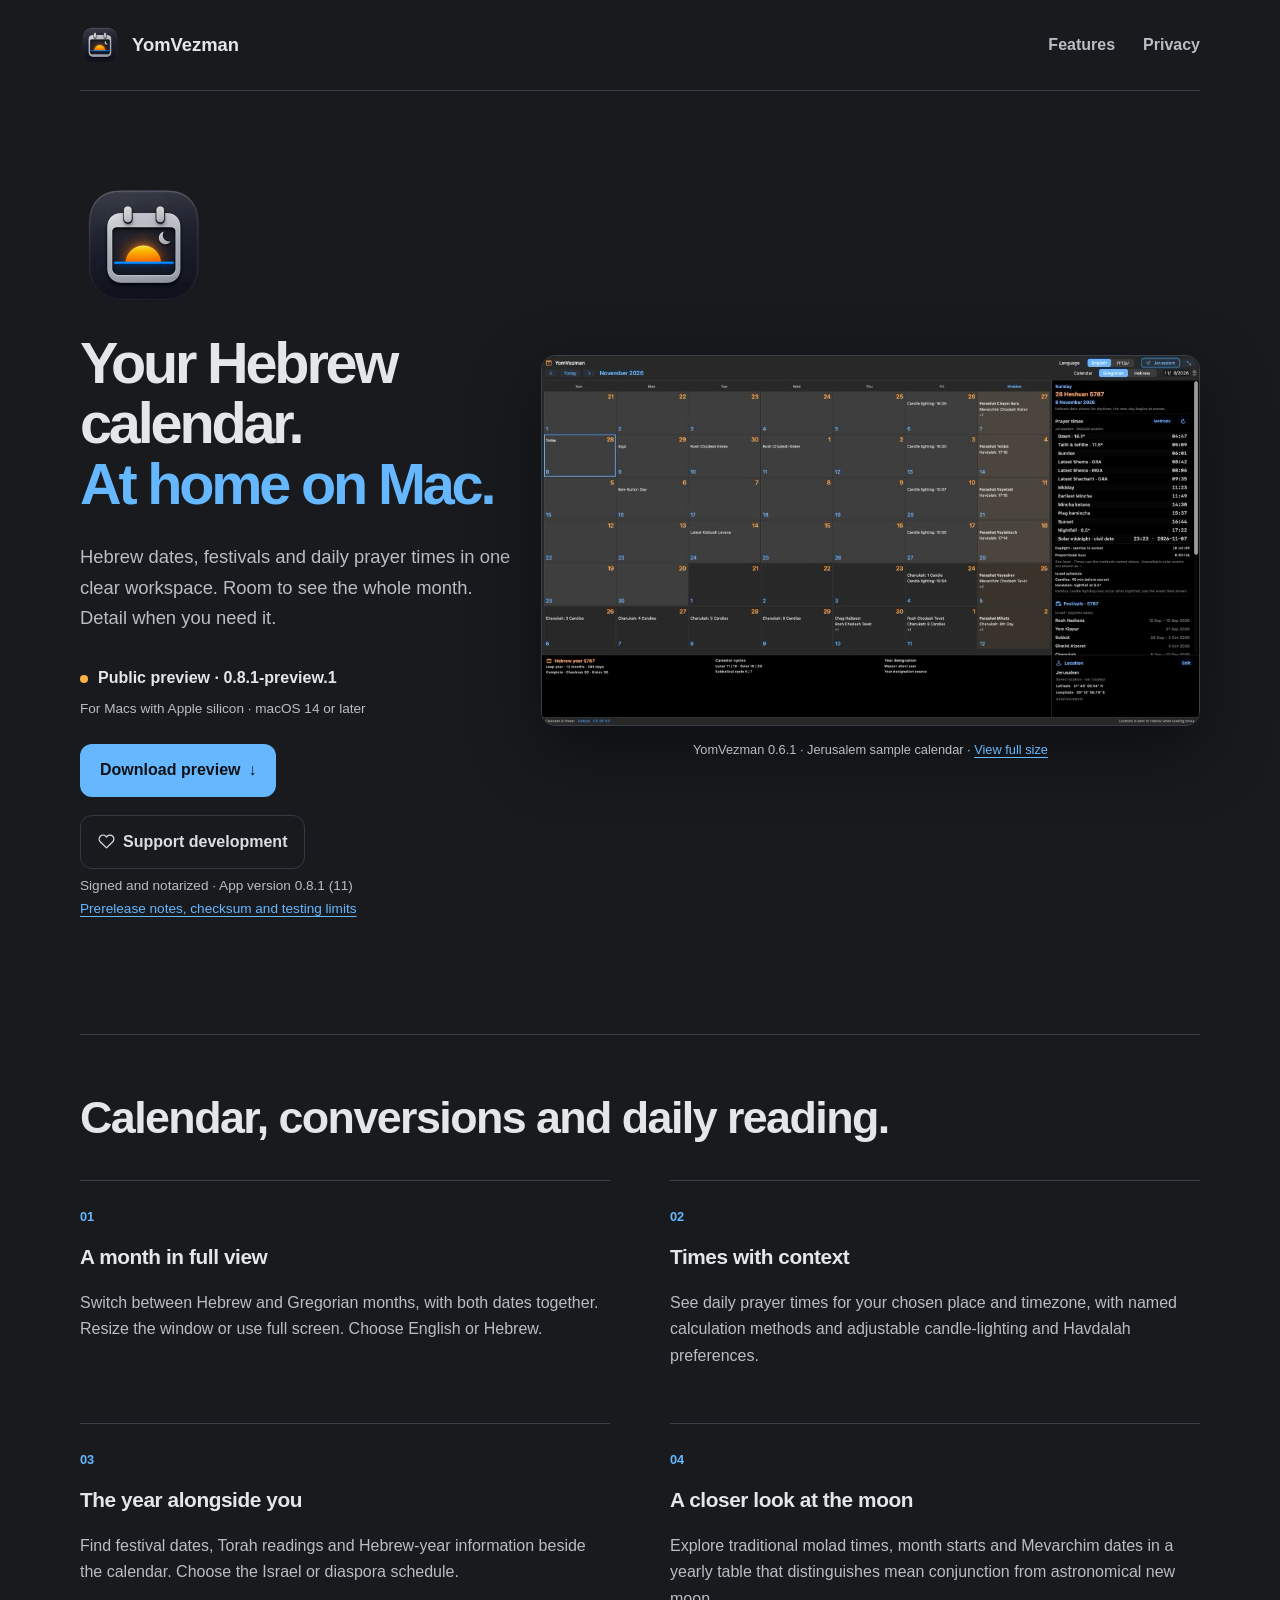
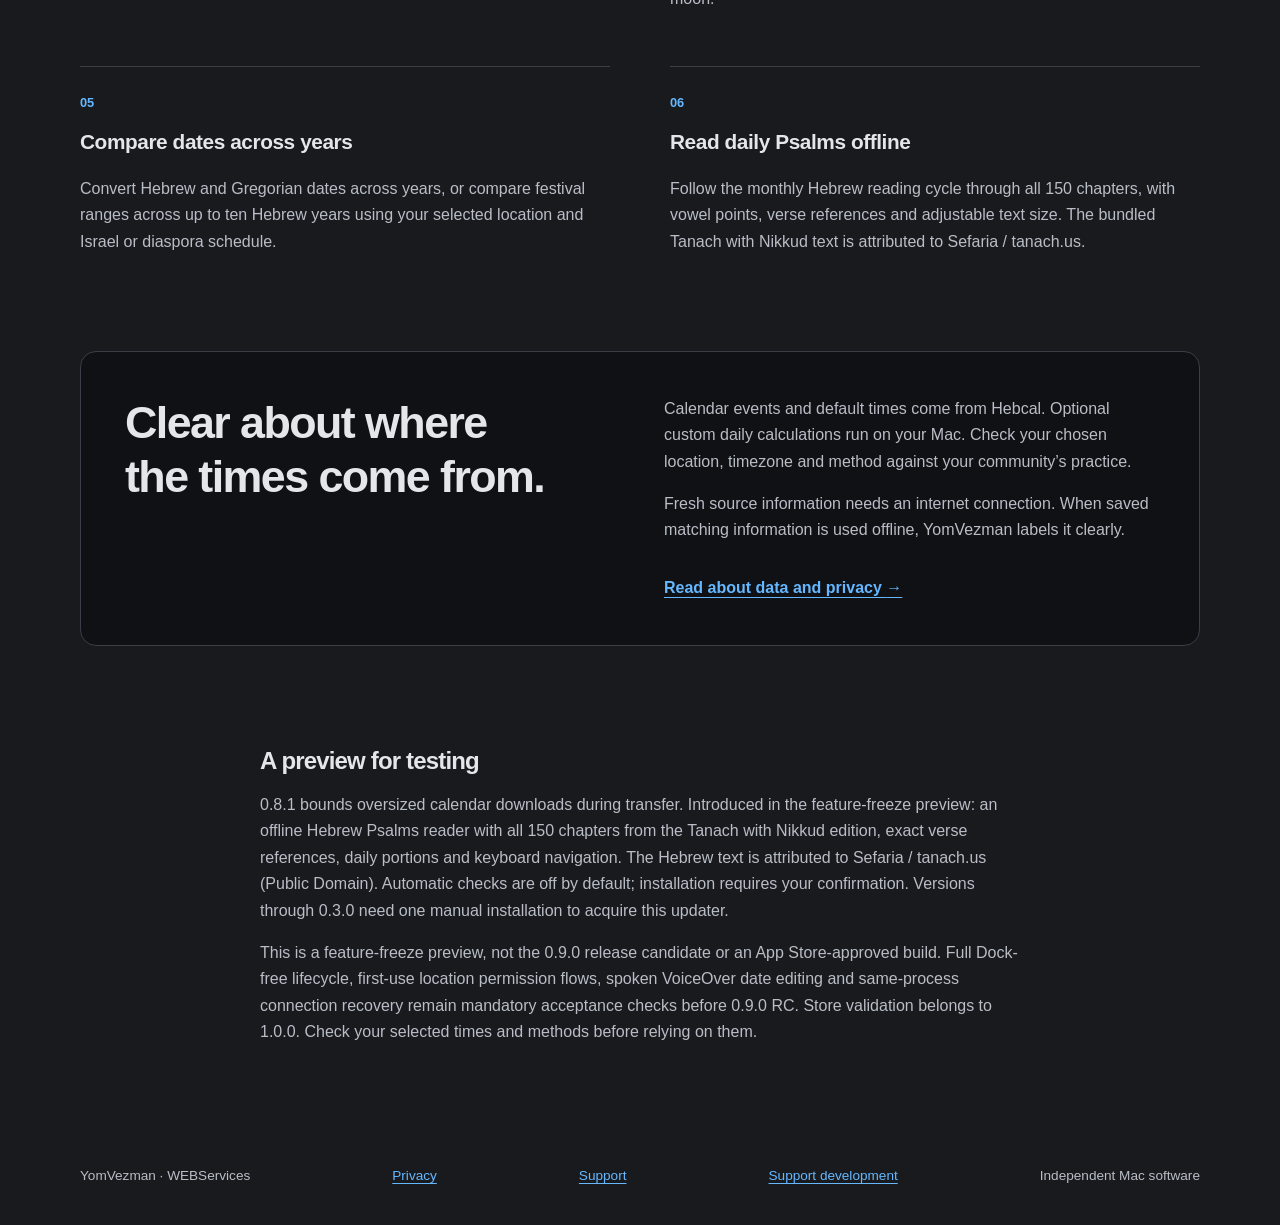
==== index.html @ 79f4cb1b "Improve website feature descriptions and image delivery" ====
<!doctype html>
<html lang="en">
<head>
  <meta charset="utf-8">
  <meta name="viewport" content="width=device-width, initial-scale=1">
  <meta name="description" content="YomVezman brings Hebrew dates, festivals and daily prayer times together in a spacious native Mac calendar.">
  <meta name="theme-color" content="#181a1e">
  <title>YomVezman — Hebrew calendar for Mac</title>
  <link rel="icon" type="image/png" href="assets/app-icon-256.png">
  <link rel="stylesheet" href="styles.css">
</head>
<body>
  <a class="skip" href="#main">Skip to content</a>
  <header class="site-header wrap">
    <a class="brand" href="./" aria-label="YomVezman home"><img src="assets/app-icon-256.png" alt="" width="40" height="40">YomVezman</a>
    <nav aria-label="Main navigation"><a href="#features">Features</a><a href="privacy.html">Privacy</a></nav>
  </header>
  <main id="main">
    <section class="hero wrap" aria-labelledby="hero-title">
      <div class="hero-copy">
        <img class="hero-icon" src="assets/app-icon-256.png" alt="YomVezman app icon" width="128" height="128">
        <h1 id="hero-title">Your Hebrew calendar.<br><span>At home on Mac.</span></h1>
        <p class="intro">Hebrew dates, festivals and daily prayer times in one clear workspace. Room to see the whole month. Detail when you need it.</p>
        <div class="release-status"><span class="status-dot" aria-hidden="true"></span>Public preview · 0.8.1-preview.1</div>
        <p class="small">For Macs with Apple silicon · macOS 14 or later</p>
        <div class="hero-actions">
          <a class="download-button" href="https://github.com/WEBServices-ORG/yomvezman-releases/releases/download/v0.8.1-preview.1/YomVezman-0.8.1-11-arm64.dmg">Download preview <span aria-hidden="true">↓</span></a>
          <a class="support-button" href="https://www.paypal.com/ncp/payment/VRVYW4BB3CH3L" target="_blank" rel="noopener noreferrer"><svg viewBox="0 0 24 24" fill="none" aria-hidden="true"><path d="M20.8 4.6a5.5 5.5 0 0 0-7.8 0L12 5.6l-1-1a5.5 5.5 0 0 0-7.8 7.8l1 1L12 21l7.8-7.6 1-1a5.5 5.5 0 0 0 0-7.8Z" stroke="currentColor" stroke-width="1.8" stroke-linecap="round" stroke-linejoin="round"/></svg>Support development</a>
        </div>
        <p class="small">Signed and notarized · App version 0.8.1 (11)<br><a href="https://github.com/WEBServices-ORG/yomvezman-releases/releases/tag/v0.8.1-preview.1">Prerelease notes, checksum and testing limits</a></p>
      </div>
      <figure class="hero-art">
        <a class="product-screenshot" href="assets/yomvezman-0.6.1-calendar.jpg" target="_blank" rel="noopener noreferrer" aria-label="View full-size YomVezman calendar screenshot">
          <img src="assets/yomvezman-0.6.1-calendar-960.jpg" srcset="assets/yomvezman-0.6.1-calendar-960.jpg 960w, assets/yomvezman-0.6.1-calendar-1920.jpg 1920w, assets/yomvezman-0.6.1-calendar.jpg 3840w" sizes="(max-width: 720px) calc(100vw - 36px), (max-width: 980px) calc(100vw - 64px), 660px" alt="YomVezman full-screen calendar showing November 2026, Hebrew dates, Jerusalem prayer times and aligned year and location panels." width="3840" height="2160" fetchpriority="high">
        </a>
        <figcaption class="screenshot-caption">YomVezman 0.6.1 · Jerusalem sample calendar · <a href="assets/yomvezman-0.6.1-calendar.jpg" target="_blank" rel="noopener noreferrer">View full size</a></figcaption>
      </figure>
    </section>
    <section class="feature-section wrap" id="features" aria-labelledby="features-title">
      <h2 id="features-title">Calendar, conversions and daily reading.</h2>
      <div class="features">
        <article><span class="number">01</span><h3>A month in full view</h3><p>Switch between Hebrew and Gregorian months, with both dates together. Resize the window or use full screen. Choose English or Hebrew.</p></article>
        <article><span class="number">02</span><h3>Times with context</h3><p>See daily prayer times for your chosen place and timezone, with named calculation methods and adjustable candle-lighting and Havdalah preferences.</p></article>
        <article><span class="number">03</span><h3>The year alongside you</h3><p>Find festival dates, Torah readings and Hebrew-year information beside the calendar. Choose the Israel or diaspora schedule.</p></article>
        <article><span class="number">04</span><h3>A closer look at the moon</h3><p>Explore traditional molad times, month starts and Mevarchim dates in a yearly table that distinguishes mean conjunction from astronomical new moon.</p></article>
        <article><span class="number">05</span><h3>Compare dates across years</h3><p>Convert Hebrew and Gregorian dates across years, or compare festival ranges across up to ten Hebrew years using your selected location and Israel or diaspora schedule.</p></article>
        <article><span class="number">06</span><h3>Read daily Psalms offline</h3><p>Follow the monthly Hebrew reading cycle through all 150 chapters, with vowel points, verse references and adjustable text size. The bundled Tanach with Nikkud text is attributed to Sefaria / tanach.us.</p></article>
      </div>
    </section>
    <section class="quiet-panel wrap" aria-labelledby="place-title">
      <div><h2 id="place-title">Clear about where<br>the times come from.</h2></div>
      <div><p>Calendar events and default times come from Hebcal. Optional custom daily calculations run on your Mac. Check your chosen location, timezone and method against your community’s practice.</p><p>Fresh source information needs an internet connection. When saved matching information is used offline, YomVezman labels it clearly.</p><a class="text-link" href="privacy.html">Read about data and privacy <span aria-hidden="true">→</span></a></div>
    </section>
    <section class="wrap prose" aria-labelledby="preview-title"><h2 id="preview-title">A preview for testing</h2><p>0.8.1 bounds oversized calendar downloads during transfer. Introduced in the feature-freeze preview: an offline Hebrew Psalms reader with all 150 chapters from the Tanach with Nikkud edition, exact verse references, daily portions and keyboard navigation. The Hebrew text is attributed to Sefaria / tanach.us (Public Domain). Automatic checks are off by default; installation requires your confirmation. Versions through 0.3.0 need one manual installation to acquire this updater.</p><p>This is a feature-freeze preview, not the 0.9.0 release candidate or an App Store-approved build. Full Dock-free lifecycle, first-use location permission flows, spoken VoiceOver date editing and same-process connection recovery remain mandatory acceptance checks before 0.9.0 RC. Store validation belongs to 1.0.0. Check your selected times and methods before relying on them.</p></section>
  </main>
  <footer class="wrap site-footer"><span>YomVezman · WEBServices</span><a href="privacy.html">Privacy</a><a href="mailto:beacons_mobile_9k@icloud.com">Support</a><a href="https://www.paypal.com/ncp/payment/VRVYW4BB3CH3L" target="_blank" rel="noopener noreferrer">Support development</a><span>Independent Mac software</span></footer>
</body>
</html>
---- styles.css ----
:root{color-scheme:dark;--bg:#181a1e;--panel:#101114;--text:#e5e6e9;--muted:#b9bdc6;--line:#393e47;--blue:#65b8ff;--amber:#ffb044}
*{box-sizing:border-box}html{scroll-behavior:smooth;scroll-padding-top:2rem}body{margin:0;background:var(--bg);color:var(--text);font-family:-apple-system,BlinkMacSystemFont,"Segoe UI",sans-serif;line-height:1.65}a{color:var(--blue);text-underline-offset:.22em}a:hover{color:#a9d7ff}a:focus-visible{outline:3px solid var(--amber);outline-offset:6px;border-radius:3px}.wrap{width:min(1120px,calc(100% - 64px));margin-inline:auto}.skip{position:absolute;top:-100px;left:20px;padding:10px 16px;background:var(--panel);z-index:10}.skip:focus{top:12px}.site-header{display:flex;align-items:center;justify-content:space-between;padding-block:25px;border-bottom:1px solid var(--line);gap:24px}.brand{display:flex;align-items:center;gap:12px;font-size:1.15rem;font-weight:750;color:var(--text);text-decoration:none}.brand img{display:block}nav{display:flex;gap:28px}nav a{color:var(--muted);text-decoration:none;font-weight:600}.hero{display:grid;grid-template-columns:.85fr 1.3fr;align-items:center;gap:30px;padding-block:90px 100px}h1{font-size:clamp(3rem,4.5vw,4.3rem);line-height:1.05;letter-spacing:-.055em;margin:0 0 28px;font-weight:750}h1 span{color:var(--blue)}.intro{font-size:1.15rem;max-width:34rem;color:var(--muted)}.hero-art img{display:block;width:100%;height:auto}.release-status{display:flex;align-items:center;gap:10px;font-weight:650;margin-top:32px}.status-dot{width:8px;height:8px;border-radius:50%;background:var(--amber);flex:none}.small{font-size:.85rem;color:var(--muted);margin-top:6px}.text-link{display:inline-block;margin-top:15px;font-weight:650}.feature-section{padding-block:56px 80px;border-top:1px solid var(--line)}h2{font-size:clamp(2rem,3.5vw,3rem);line-height:1.2;letter-spacing:-.035em;margin:0 0 36px}.features{display:grid;grid-template-columns:repeat(2,minmax(0,1fr));gap:38px 60px}.features article{border-top:1px solid var(--line);padding-top:22px}.number{font-size:.8rem;color:var(--blue);font-variant-numeric:tabular-nums;font-weight:700}h3{font-size:1.3rem;margin:10px 0 12px;letter-spacing:-.02em}.features p,.quiet-panel p,.prose p,.prose li{color:var(--muted)}.quiet-panel{display:grid;grid-template-columns:1fr 1fr;gap:48px;background:var(--panel);padding:44px;border:1px solid var(--line);border-radius:16px}.quiet-panel h2{margin-bottom:0}.quiet-panel p:first-child{margin-top:0}.site-footer{display:flex;flex-wrap:wrap;gap:24px;justify-content:space-between;padding-block:38px;color:var(--muted);font-size:.85rem}.prose{max-width:760px;padding-block:65px}.prose h1{font-size:3rem}.prose h2{font-size:1.5rem;margin-top:36px;margin-bottom:14px}.notice{padding:16px 20px;border:1px solid var(--line);background:var(--panel)}
@media(max-width:720px){.wrap{width:calc(100% - 36px)}.site-header{gap:12px;flex-wrap:wrap}nav{gap:16px;flex-wrap:wrap}.hero{grid-template-columns:1fr;padding-block:54px;gap:24px}.hero-art{grid-row:auto;max-width:none;margin:0}.hero-copy{text-align:left}h1{font-size:clamp(2.35rem,8vw,3.5rem)}.features{grid-template-columns:1fr;gap:24px}.quiet-panel{grid-template-columns:1fr;padding:28px;gap:20px}.feature-section{padding-block:44px}.site-footer{gap:15px}.prose h1{font-size:2.5rem}}
@media(prefers-reduced-motion:reduce){html{scroll-behavior:auto}}

.hero-actions{display:flex;align-items:center;gap:18px;flex-wrap:wrap;margin-top:24px}
.download-button,.support-button{display:inline-flex;align-items:center;justify-content:center;gap:8px;min-height:48px;text-decoration:none;font-weight:650;border-radius:12px}
.download-button{padding:13px 20px;background:var(--blue);color:#101114}
.download-button:hover{background:#a9d7ff;color:#101114}
.support-button{padding:13px 17px;border:1px solid #343944;color:#d9dde5;transition:border-color .18s ease,color .18s ease,transform .18s ease}
.support-button:hover{border-color:#596273;color:white;transform:translateY(-1px)}
.support-button svg{width:17px;height:17px;flex:none}
@media(prefers-reduced-motion:reduce){.support-button{transition:none}.support-button:hover{transform:none}}

.hero-icon{display:block;width:128px;height:128px;margin-bottom:24px}
.hero-art{min-width:0;margin:0}
.product-screenshot{display:block;overflow:hidden;border:1px solid var(--line);border-radius:14px;box-shadow:0 24px 70px rgba(0,0,0,.45)}
.product-screenshot img{display:block;width:100%;height:auto}
.screenshot-caption{margin-top:14px;text-align:center;color:var(--muted);font-size:.8rem;line-height:1.5}
@media(max-width:980px){.hero{grid-template-columns:1fr}.hero-art{width:100%}.hero-icon{width:96px;height:96px}}
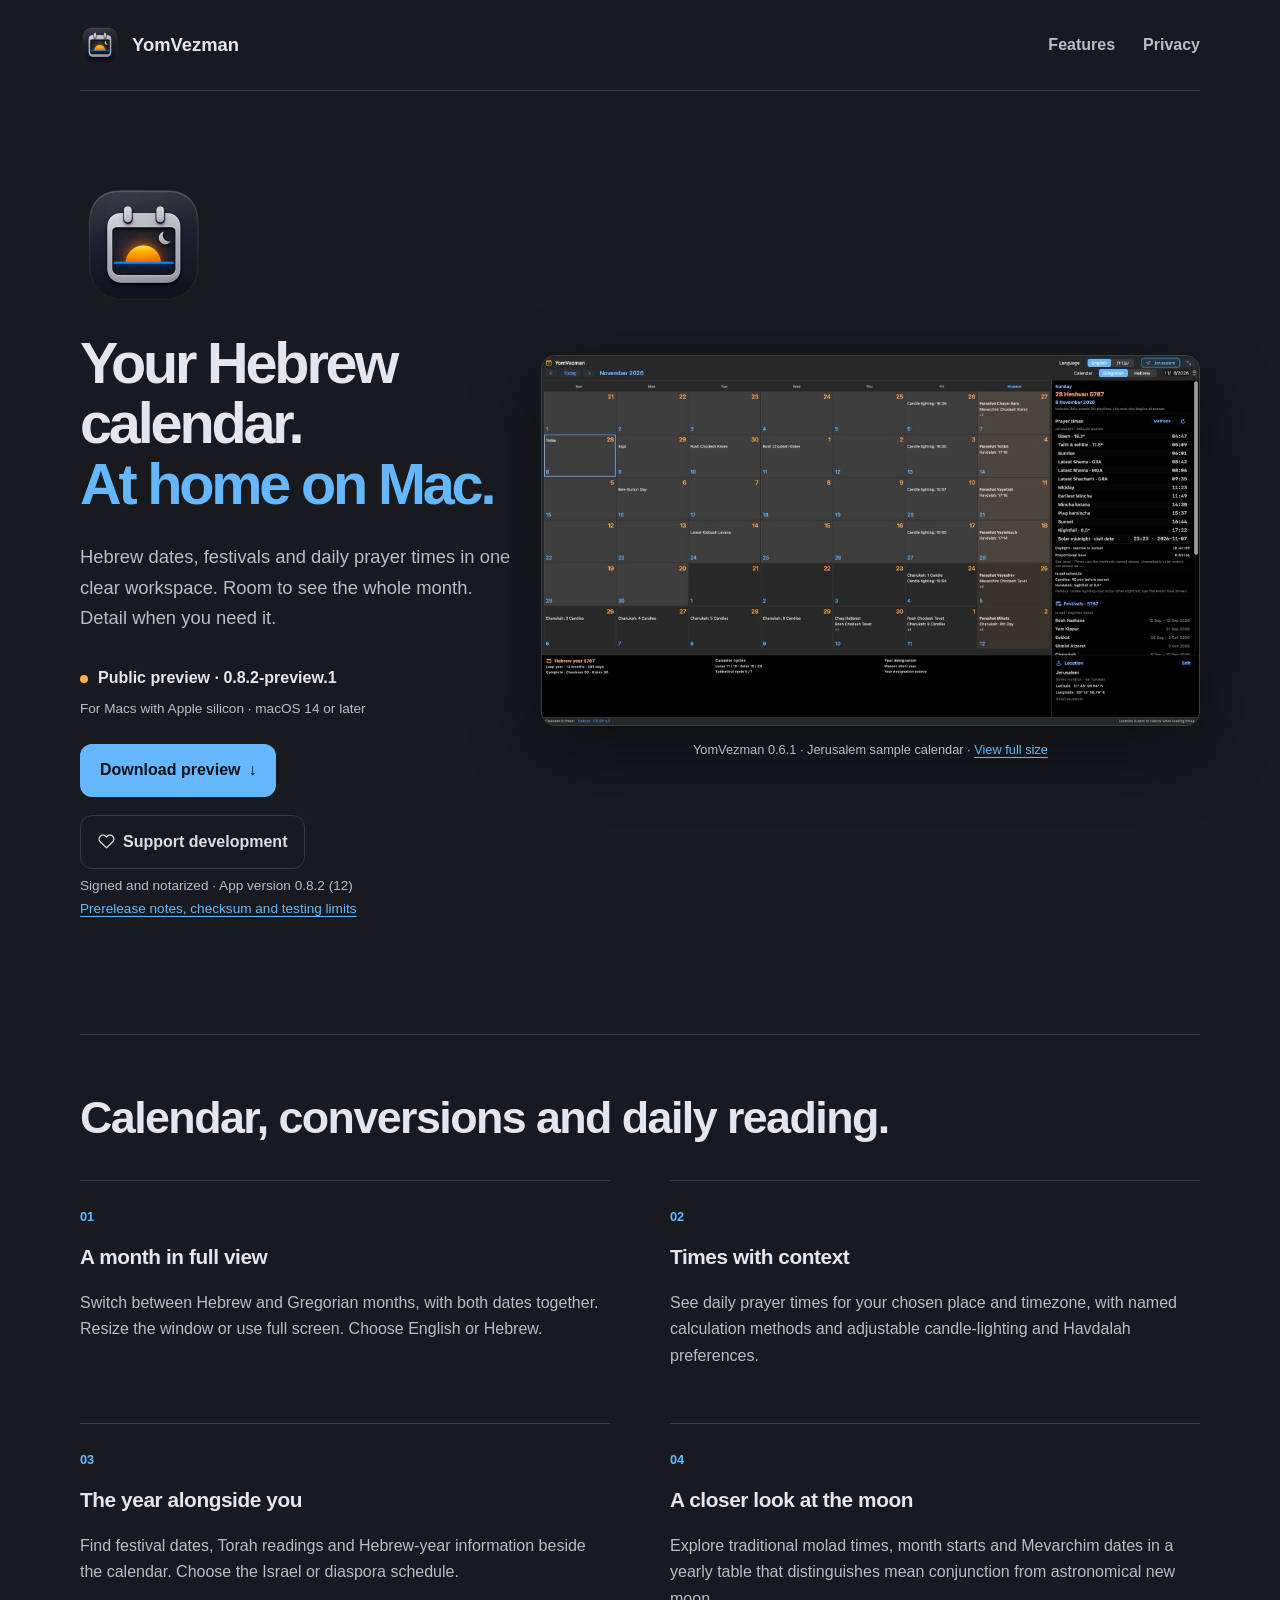
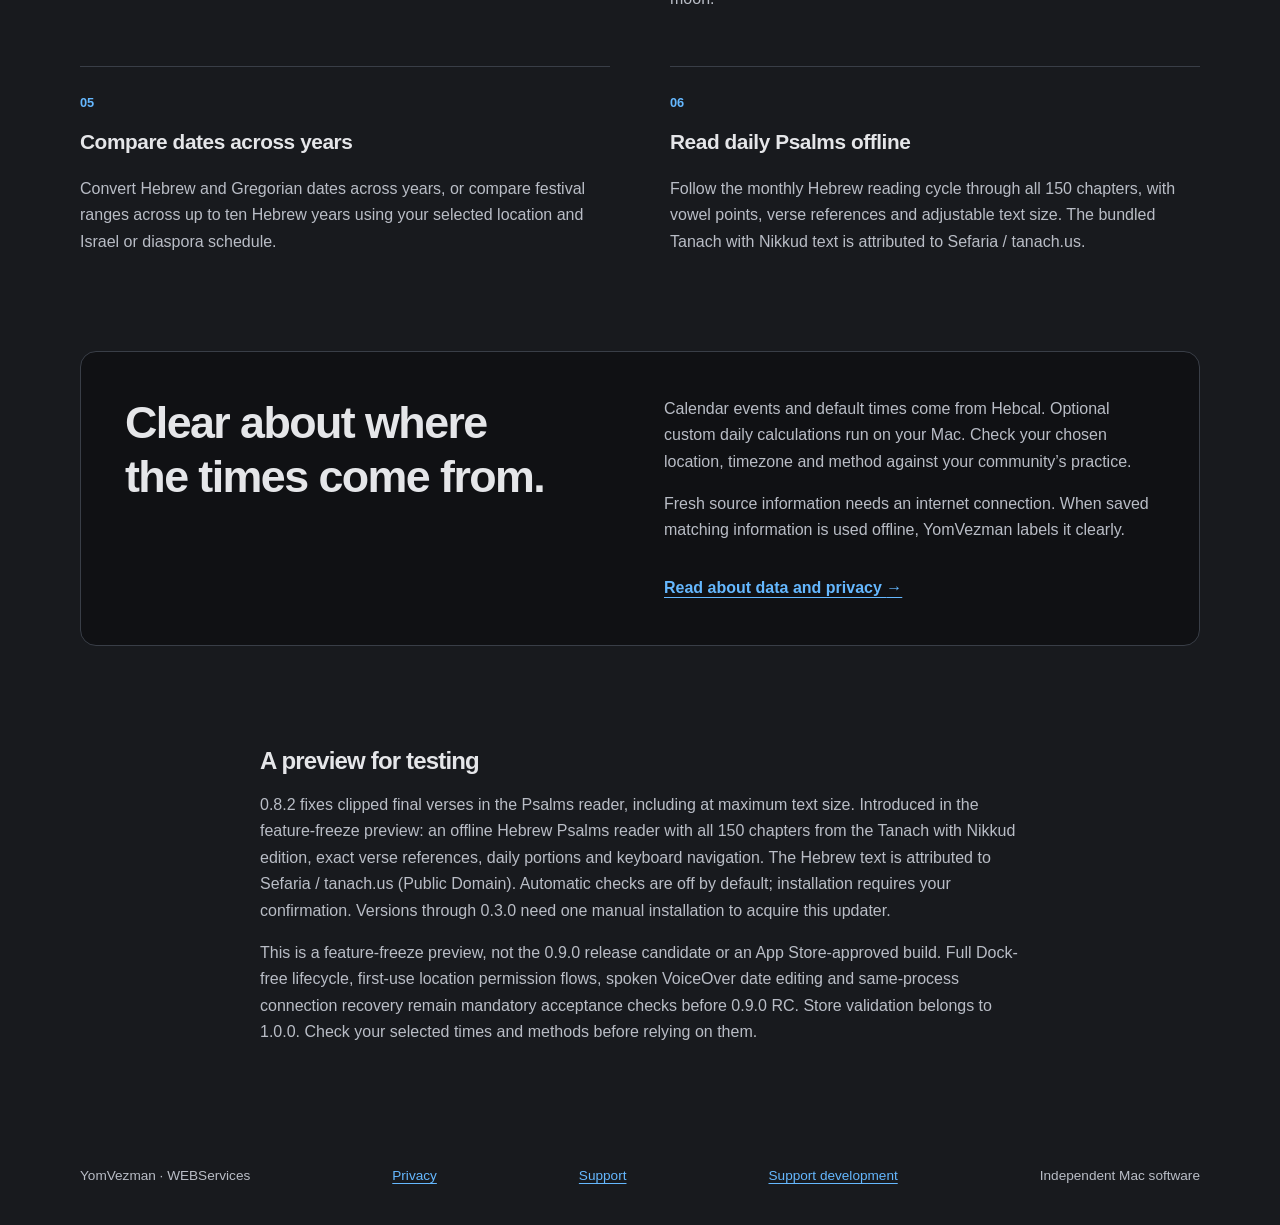
==== commit ee998b4d: "Publish 0.8.2 reader endpoint reliability preview" ====
--- a/index.html
+++ b/index.html
@@ -21,13 +21,13 @@
         <img class="hero-icon" src="assets/app-icon-256.png" alt="YomVezman app icon" width="128" height="128">
         <h1 id="hero-title">Your Hebrew calendar.<br><span>At home on Mac.</span></h1>
         <p class="intro">Hebrew dates, festivals and daily prayer times in one clear workspace. Room to see the whole month. Detail when you need it.</p>
-        <div class="release-status"><span class="status-dot" aria-hidden="true"></span>Public preview · 0.8.1-preview.1</div>
+        <div class="release-status"><span class="status-dot" aria-hidden="true"></span>Public preview · 0.8.2-preview.1</div>
         <p class="small">For Macs with Apple silicon · macOS 14 or later</p>
         <div class="hero-actions">
-          <a class="download-button" href="https://github.com/WEBServices-ORG/yomvezman-releases/releases/download/v0.8.1-preview.1/YomVezman-0.8.1-11-arm64.dmg">Download preview <span aria-hidden="true">↓</span></a>
+          <a class="download-button" href="https://github.com/WEBServices-ORG/yomvezman-releases/releases/download/v0.8.2-preview.1/YomVezman-0.8.2-12-arm64.dmg">Download preview <span aria-hidden="true">↓</span></a>
           <a class="support-button" href="https://www.paypal.com/ncp/payment/VRVYW4BB3CH3L" target="_blank" rel="noopener noreferrer"><svg viewBox="0 0 24 24" fill="none" aria-hidden="true"><path d="M20.8 4.6a5.5 5.5 0 0 0-7.8 0L12 5.6l-1-1a5.5 5.5 0 0 0-7.8 7.8l1 1L12 21l7.8-7.6 1-1a5.5 5.5 0 0 0 0-7.8Z" stroke="currentColor" stroke-width="1.8" stroke-linecap="round" stroke-linejoin="round"/></svg>Support development</a>
         </div>
-        <p class="small">Signed and notarized · App version 0.8.1 (11)<br><a href="https://github.com/WEBServices-ORG/yomvezman-releases/releases/tag/v0.8.1-preview.1">Prerelease notes, checksum and testing limits</a></p>
+        <p class="small">Signed and notarized · App version 0.8.2 (12)<br><a href="https://github.com/WEBServices-ORG/yomvezman-releases/releases/tag/v0.8.2-preview.1">Prerelease notes, checksum and testing limits</a></p>
       </div>
       <figure class="hero-art">
         <a class="product-screenshot" href="assets/yomvezman-0.6.1-calendar.jpg" target="_blank" rel="noopener noreferrer" aria-label="View full-size YomVezman calendar screenshot">
@@ -51,7 +51,7 @@
       <div><h2 id="place-title">Clear about where<br>the times come from.</h2></div>
       <div><p>Calendar events and default times come from Hebcal. Optional custom daily calculations run on your Mac. Check your chosen location, timezone and method against your community’s practice.</p><p>Fresh source information needs an internet connection. When saved matching information is used offline, YomVezman labels it clearly.</p><a class="text-link" href="privacy.html">Read about data and privacy <span aria-hidden="true">→</span></a></div>
     </section>
-    <section class="wrap prose" aria-labelledby="preview-title"><h2 id="preview-title">A preview for testing</h2><p>0.8.1 bounds oversized calendar downloads during transfer. Introduced in the feature-freeze preview: an offline Hebrew Psalms reader with all 150 chapters from the Tanach with Nikkud edition, exact verse references, daily portions and keyboard navigation. The Hebrew text is attributed to Sefaria / tanach.us (Public Domain). Automatic checks are off by default; installation requires your confirmation. Versions through 0.3.0 need one manual installation to acquire this updater.</p><p>This is a feature-freeze preview, not the 0.9.0 release candidate or an App Store-approved build. Full Dock-free lifecycle, first-use location permission flows, spoken VoiceOver date editing and same-process connection recovery remain mandatory acceptance checks before 0.9.0 RC. Store validation belongs to 1.0.0. Check your selected times and methods before relying on them.</p></section>
+    <section class="wrap prose" aria-labelledby="preview-title"><h2 id="preview-title">A preview for testing</h2><p>0.8.2 fixes clipped final verses in the Psalms reader, including at maximum text size. Introduced in the feature-freeze preview: an offline Hebrew Psalms reader with all 150 chapters from the Tanach with Nikkud edition, exact verse references, daily portions and keyboard navigation. The Hebrew text is attributed to Sefaria / tanach.us (Public Domain). Automatic checks are off by default; installation requires your confirmation. Versions through 0.3.0 need one manual installation to acquire this updater.</p><p>This is a feature-freeze preview, not the 0.9.0 release candidate or an App Store-approved build. Full Dock-free lifecycle, first-use location permission flows, spoken VoiceOver date editing and same-process connection recovery remain mandatory acceptance checks before 0.9.0 RC. Store validation belongs to 1.0.0. Check your selected times and methods before relying on them.</p></section>
   </main>
   <footer class="wrap site-footer"><span>YomVezman · WEBServices</span><a href="privacy.html">Privacy</a><a href="mailto:beacons_mobile_9k@icloud.com">Support</a><a href="https://www.paypal.com/ncp/payment/VRVYW4BB3CH3L" target="_blank" rel="noopener noreferrer">Support development</a><span>Independent Mac software</span></footer>
 </body>
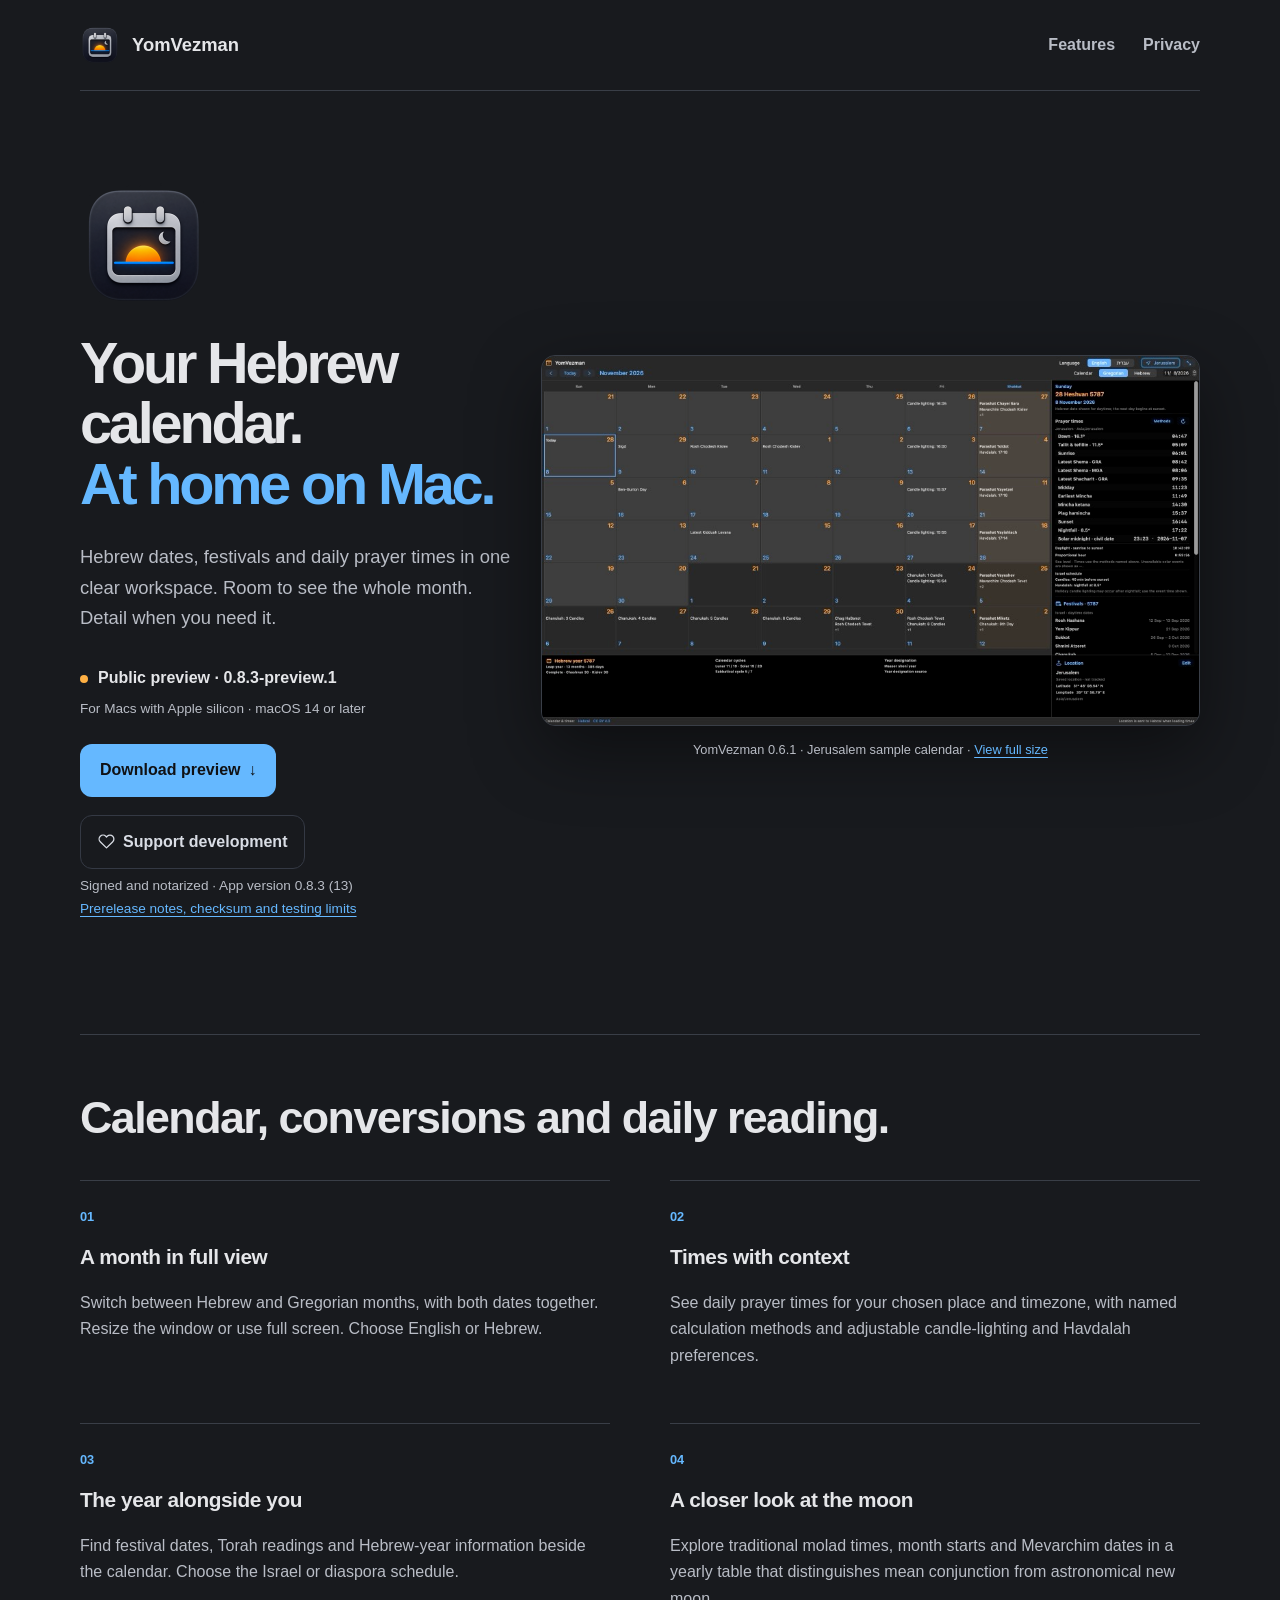
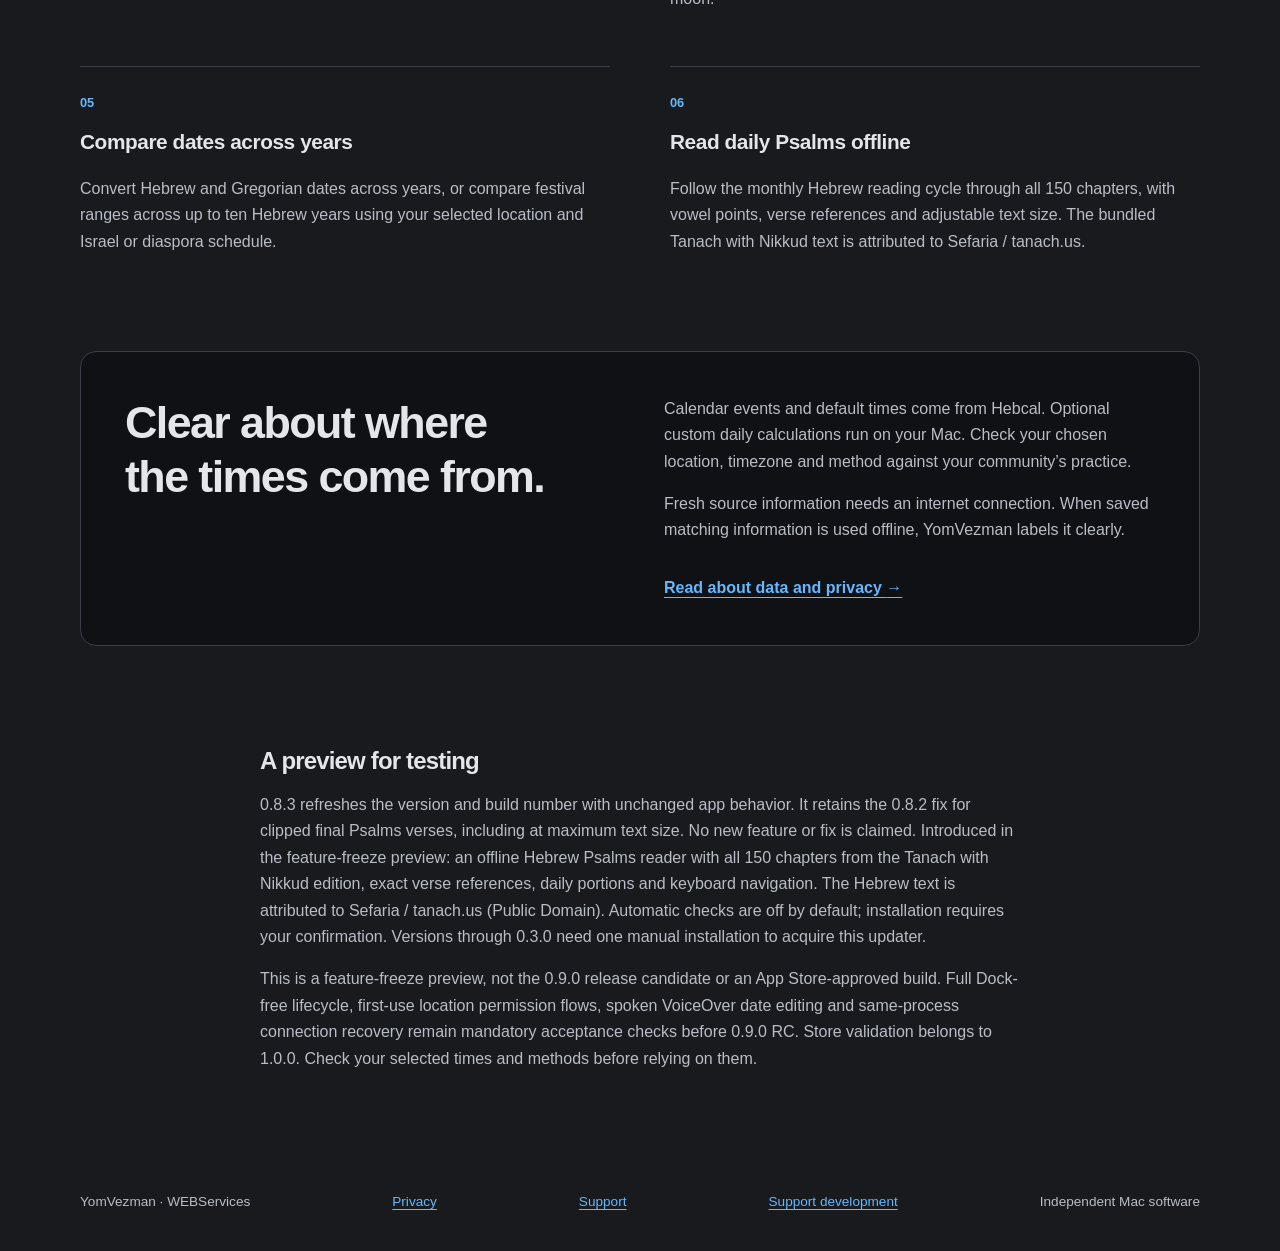
==== commit dcd5e54f: "Publish 0.8.3 preview build refresh" ====
--- a/index.html
+++ b/index.html
@@ -21,13 +21,13 @@
         <img class="hero-icon" src="assets/app-icon-256.png" alt="YomVezman app icon" width="128" height="128">
         <h1 id="hero-title">Your Hebrew calendar.<br><span>At home on Mac.</span></h1>
         <p class="intro">Hebrew dates, festivals and daily prayer times in one clear workspace. Room to see the whole month. Detail when you need it.</p>
-        <div class="release-status"><span class="status-dot" aria-hidden="true"></span>Public preview · 0.8.2-preview.1</div>
+        <div class="release-status"><span class="status-dot" aria-hidden="true"></span>Public preview · 0.8.3-preview.1</div>
         <p class="small">For Macs with Apple silicon · macOS 14 or later</p>
         <div class="hero-actions">
-          <a class="download-button" href="https://github.com/WEBServices-ORG/yomvezman-releases/releases/download/v0.8.2-preview.1/YomVezman-0.8.2-12-arm64.dmg">Download preview <span aria-hidden="true">↓</span></a>
+          <a class="download-button" href="https://github.com/WEBServices-ORG/yomvezman-releases/releases/download/v0.8.3-preview.1/YomVezman-0.8.3-13-arm64.dmg">Download preview <span aria-hidden="true">↓</span></a>
           <a class="support-button" href="https://www.paypal.com/ncp/payment/VRVYW4BB3CH3L" target="_blank" rel="noopener noreferrer"><svg viewBox="0 0 24 24" fill="none" aria-hidden="true"><path d="M20.8 4.6a5.5 5.5 0 0 0-7.8 0L12 5.6l-1-1a5.5 5.5 0 0 0-7.8 7.8l1 1L12 21l7.8-7.6 1-1a5.5 5.5 0 0 0 0-7.8Z" stroke="currentColor" stroke-width="1.8" stroke-linecap="round" stroke-linejoin="round"/></svg>Support development</a>
         </div>
-        <p class="small">Signed and notarized · App version 0.8.2 (12)<br><a href="https://github.com/WEBServices-ORG/yomvezman-releases/releases/tag/v0.8.2-preview.1">Prerelease notes, checksum and testing limits</a></p>
+        <p class="small">Signed and notarized · App version 0.8.3 (13)<br><a href="https://github.com/WEBServices-ORG/yomvezman-releases/releases/tag/v0.8.3-preview.1">Prerelease notes, checksum and testing limits</a></p>
       </div>
       <figure class="hero-art">
         <a class="product-screenshot" href="assets/yomvezman-0.6.1-calendar.jpg" target="_blank" rel="noopener noreferrer" aria-label="View full-size YomVezman calendar screenshot">
@@ -51,7 +51,7 @@
       <div><h2 id="place-title">Clear about where<br>the times come from.</h2></div>
       <div><p>Calendar events and default times come from Hebcal. Optional custom daily calculations run on your Mac. Check your chosen location, timezone and method against your community’s practice.</p><p>Fresh source information needs an internet connection. When saved matching information is used offline, YomVezman labels it clearly.</p><a class="text-link" href="privacy.html">Read about data and privacy <span aria-hidden="true">→</span></a></div>
     </section>
-    <section class="wrap prose" aria-labelledby="preview-title"><h2 id="preview-title">A preview for testing</h2><p>0.8.2 fixes clipped final verses in the Psalms reader, including at maximum text size. Introduced in the feature-freeze preview: an offline Hebrew Psalms reader with all 150 chapters from the Tanach with Nikkud edition, exact verse references, daily portions and keyboard navigation. The Hebrew text is attributed to Sefaria / tanach.us (Public Domain). Automatic checks are off by default; installation requires your confirmation. Versions through 0.3.0 need one manual installation to acquire this updater.</p><p>This is a feature-freeze preview, not the 0.9.0 release candidate or an App Store-approved build. Full Dock-free lifecycle, first-use location permission flows, spoken VoiceOver date editing and same-process connection recovery remain mandatory acceptance checks before 0.9.0 RC. Store validation belongs to 1.0.0. Check your selected times and methods before relying on them.</p></section>
+    <section class="wrap prose" aria-labelledby="preview-title"><h2 id="preview-title">A preview for testing</h2><p>0.8.3 refreshes the version and build number with unchanged app behavior. It retains the 0.8.2 fix for clipped final Psalms verses, including at maximum text size. No new feature or fix is claimed. Introduced in the feature-freeze preview: an offline Hebrew Psalms reader with all 150 chapters from the Tanach with Nikkud edition, exact verse references, daily portions and keyboard navigation. The Hebrew text is attributed to Sefaria / tanach.us (Public Domain). Automatic checks are off by default; installation requires your confirmation. Versions through 0.3.0 need one manual installation to acquire this updater.</p><p>This is a feature-freeze preview, not the 0.9.0 release candidate or an App Store-approved build. Full Dock-free lifecycle, first-use location permission flows, spoken VoiceOver date editing and same-process connection recovery remain mandatory acceptance checks before 0.9.0 RC. Store validation belongs to 1.0.0. Check your selected times and methods before relying on them.</p></section>
   </main>
   <footer class="wrap site-footer"><span>YomVezman · WEBServices</span><a href="privacy.html">Privacy</a><a href="mailto:beacons_mobile_9k@icloud.com">Support</a><a href="https://www.paypal.com/ncp/payment/VRVYW4BB3CH3L" target="_blank" rel="noopener noreferrer">Support development</a><span>Independent Mac software</span></footer>
 </body>
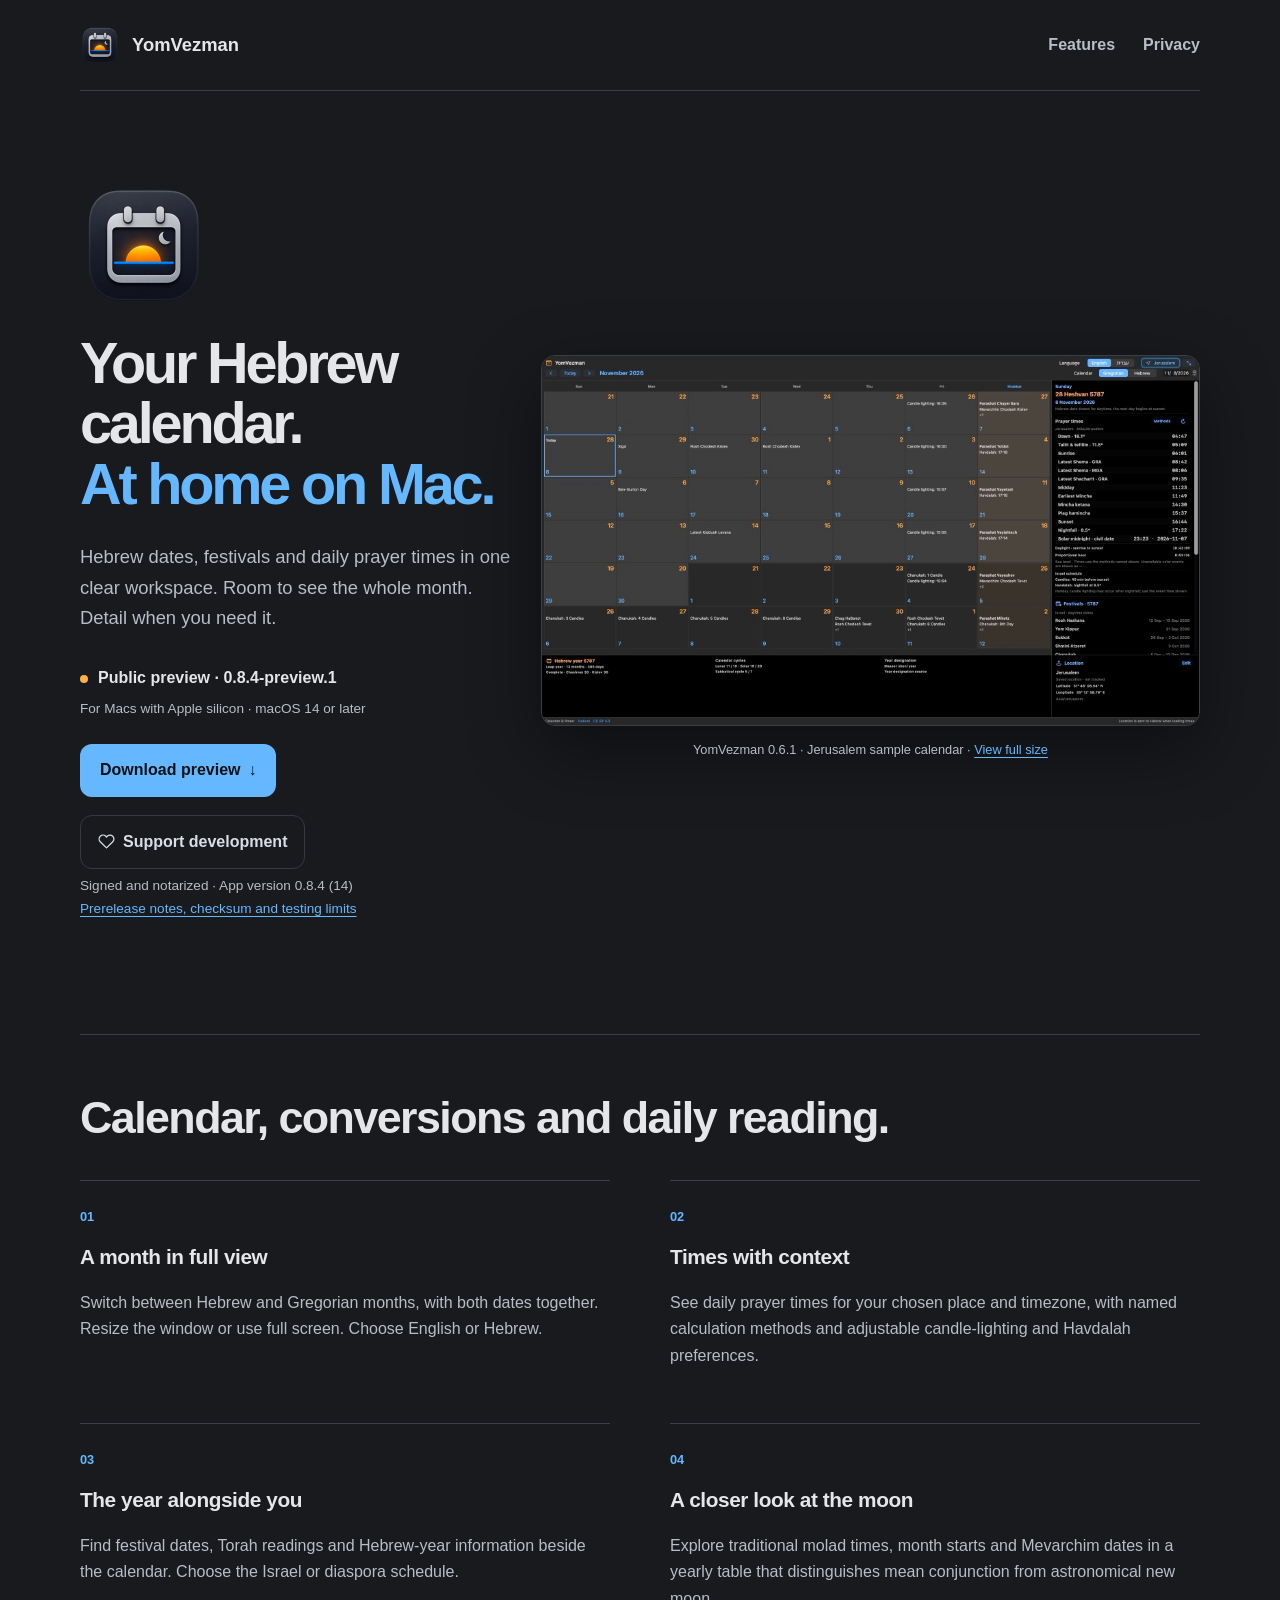
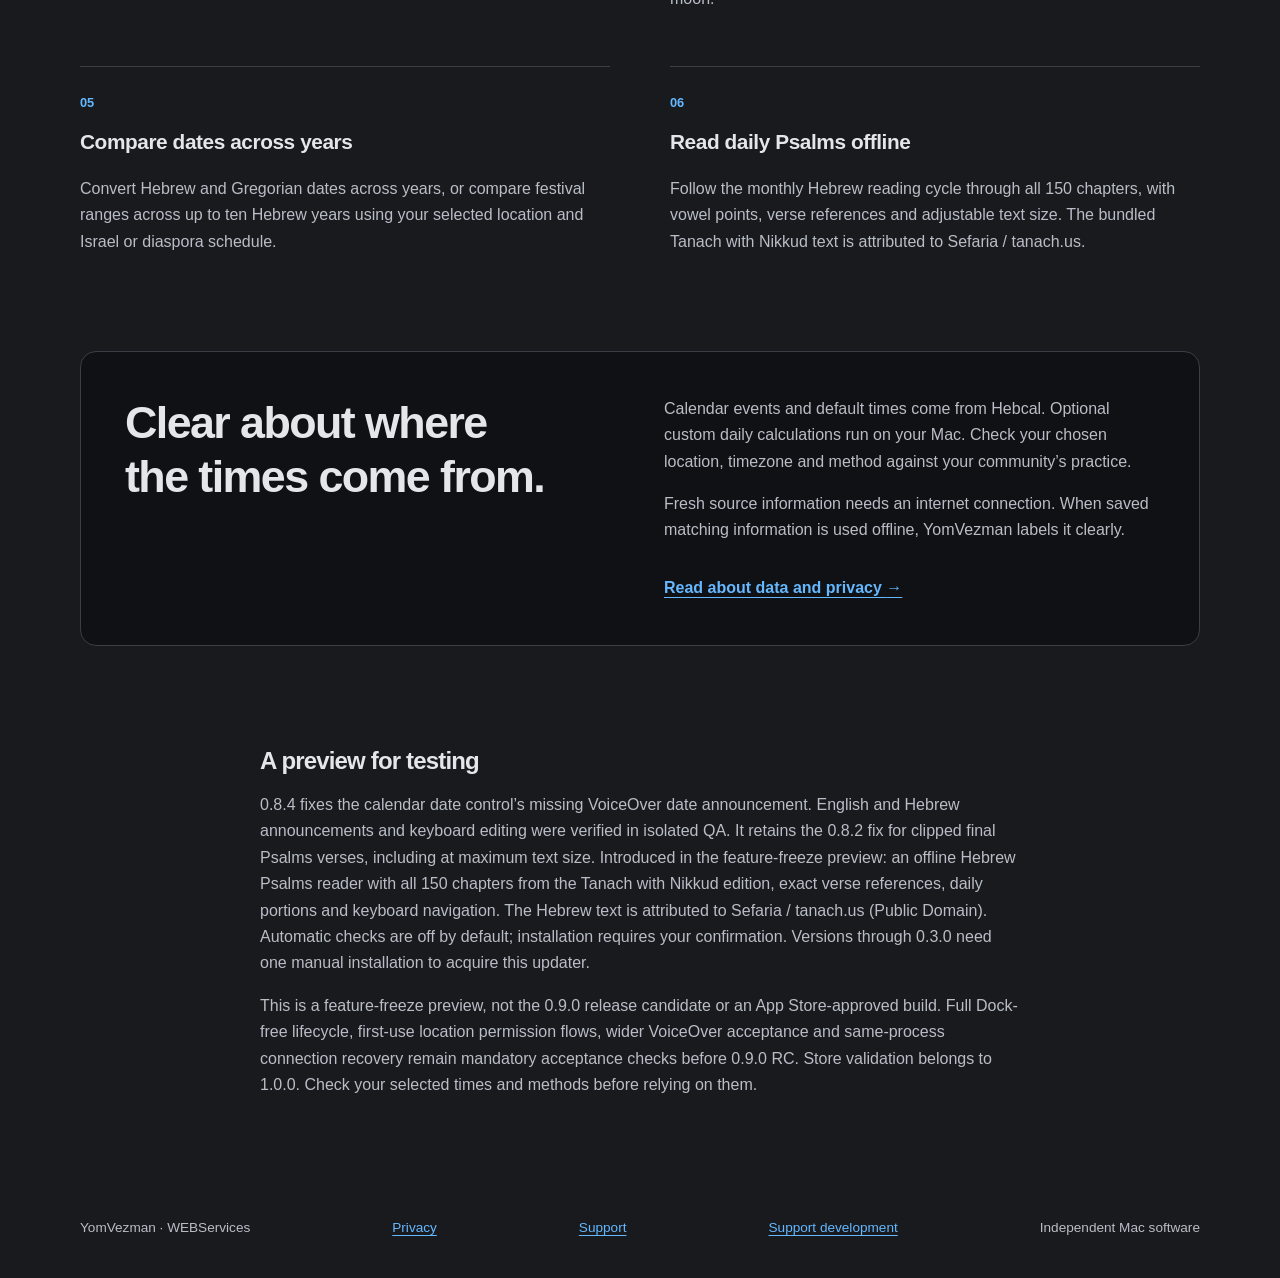
==== commit ea063e83: "Publish 0.8.4 preview metadata and signed update feed" ====
--- a/index.html
+++ b/index.html
@@ -21,13 +21,13 @@
         <img class="hero-icon" src="assets/app-icon-256.png" alt="YomVezman app icon" width="128" height="128">
         <h1 id="hero-title">Your Hebrew calendar.<br><span>At home on Mac.</span></h1>
         <p class="intro">Hebrew dates, festivals and daily prayer times in one clear workspace. Room to see the whole month. Detail when you need it.</p>
-        <div class="release-status"><span class="status-dot" aria-hidden="true"></span>Public preview · 0.8.3-preview.1</div>
+        <div class="release-status"><span class="status-dot" aria-hidden="true"></span>Public preview · 0.8.4-preview.1</div>
         <p class="small">For Macs with Apple silicon · macOS 14 or later</p>
         <div class="hero-actions">
-          <a class="download-button" href="https://github.com/WEBServices-ORG/yomvezman-releases/releases/download/v0.8.3-preview.1/YomVezman-0.8.3-13-arm64.dmg">Download preview <span aria-hidden="true">↓</span></a>
+          <a class="download-button" href="https://github.com/WEBServices-ORG/yomvezman-releases/releases/download/v0.8.4-preview.1/YomVezman-0.8.4-14-arm64.dmg">Download preview <span aria-hidden="true">↓</span></a>
           <a class="support-button" href="https://www.paypal.com/ncp/payment/VRVYW4BB3CH3L" target="_blank" rel="noopener noreferrer"><svg viewBox="0 0 24 24" fill="none" aria-hidden="true"><path d="M20.8 4.6a5.5 5.5 0 0 0-7.8 0L12 5.6l-1-1a5.5 5.5 0 0 0-7.8 7.8l1 1L12 21l7.8-7.6 1-1a5.5 5.5 0 0 0 0-7.8Z" stroke="currentColor" stroke-width="1.8" stroke-linecap="round" stroke-linejoin="round"/></svg>Support development</a>
         </div>
-        <p class="small">Signed and notarized · App version 0.8.3 (13)<br><a href="https://github.com/WEBServices-ORG/yomvezman-releases/releases/tag/v0.8.3-preview.1">Prerelease notes, checksum and testing limits</a></p>
+        <p class="small">Signed and notarized · App version 0.8.4 (14)<br><a href="https://github.com/WEBServices-ORG/yomvezman-releases/releases/tag/v0.8.4-preview.1">Prerelease notes, checksum and testing limits</a></p>
       </div>
       <figure class="hero-art">
         <a class="product-screenshot" href="assets/yomvezman-0.6.1-calendar.jpg" target="_blank" rel="noopener noreferrer" aria-label="View full-size YomVezman calendar screenshot">
@@ -51,7 +51,7 @@
       <div><h2 id="place-title">Clear about where<br>the times come from.</h2></div>
       <div><p>Calendar events and default times come from Hebcal. Optional custom daily calculations run on your Mac. Check your chosen location, timezone and method against your community’s practice.</p><p>Fresh source information needs an internet connection. When saved matching information is used offline, YomVezman labels it clearly.</p><a class="text-link" href="privacy.html">Read about data and privacy <span aria-hidden="true">→</span></a></div>
     </section>
-    <section class="wrap prose" aria-labelledby="preview-title"><h2 id="preview-title">A preview for testing</h2><p>0.8.3 refreshes the version and build number with unchanged app behavior. It retains the 0.8.2 fix for clipped final Psalms verses, including at maximum text size. No new feature or fix is claimed. Introduced in the feature-freeze preview: an offline Hebrew Psalms reader with all 150 chapters from the Tanach with Nikkud edition, exact verse references, daily portions and keyboard navigation. The Hebrew text is attributed to Sefaria / tanach.us (Public Domain). Automatic checks are off by default; installation requires your confirmation. Versions through 0.3.0 need one manual installation to acquire this updater.</p><p>This is a feature-freeze preview, not the 0.9.0 release candidate or an App Store-approved build. Full Dock-free lifecycle, first-use location permission flows, spoken VoiceOver date editing and same-process connection recovery remain mandatory acceptance checks before 0.9.0 RC. Store validation belongs to 1.0.0. Check your selected times and methods before relying on them.</p></section>
+    <section class="wrap prose" aria-labelledby="preview-title"><h2 id="preview-title">A preview for testing</h2><p>0.8.4 fixes the calendar date control’s missing VoiceOver date announcement. English and Hebrew announcements and keyboard editing were verified in isolated QA. It retains the 0.8.2 fix for clipped final Psalms verses, including at maximum text size. Introduced in the feature-freeze preview: an offline Hebrew Psalms reader with all 150 chapters from the Tanach with Nikkud edition, exact verse references, daily portions and keyboard navigation. The Hebrew text is attributed to Sefaria / tanach.us (Public Domain). Automatic checks are off by default; installation requires your confirmation. Versions through 0.3.0 need one manual installation to acquire this updater.</p><p>This is a feature-freeze preview, not the 0.9.0 release candidate or an App Store-approved build. Full Dock-free lifecycle, first-use location permission flows, wider VoiceOver acceptance and same-process connection recovery remain mandatory acceptance checks before 0.9.0 RC. Store validation belongs to 1.0.0. Check your selected times and methods before relying on them.</p></section>
   </main>
   <footer class="wrap site-footer"><span>YomVezman · WEBServices</span><a href="privacy.html">Privacy</a><a href="mailto:beacons_mobile_9k@icloud.com">Support</a><a href="https://www.paypal.com/ncp/payment/VRVYW4BB3CH3L" target="_blank" rel="noopener noreferrer">Support development</a><span>Independent Mac software</span></footer>
 </body>
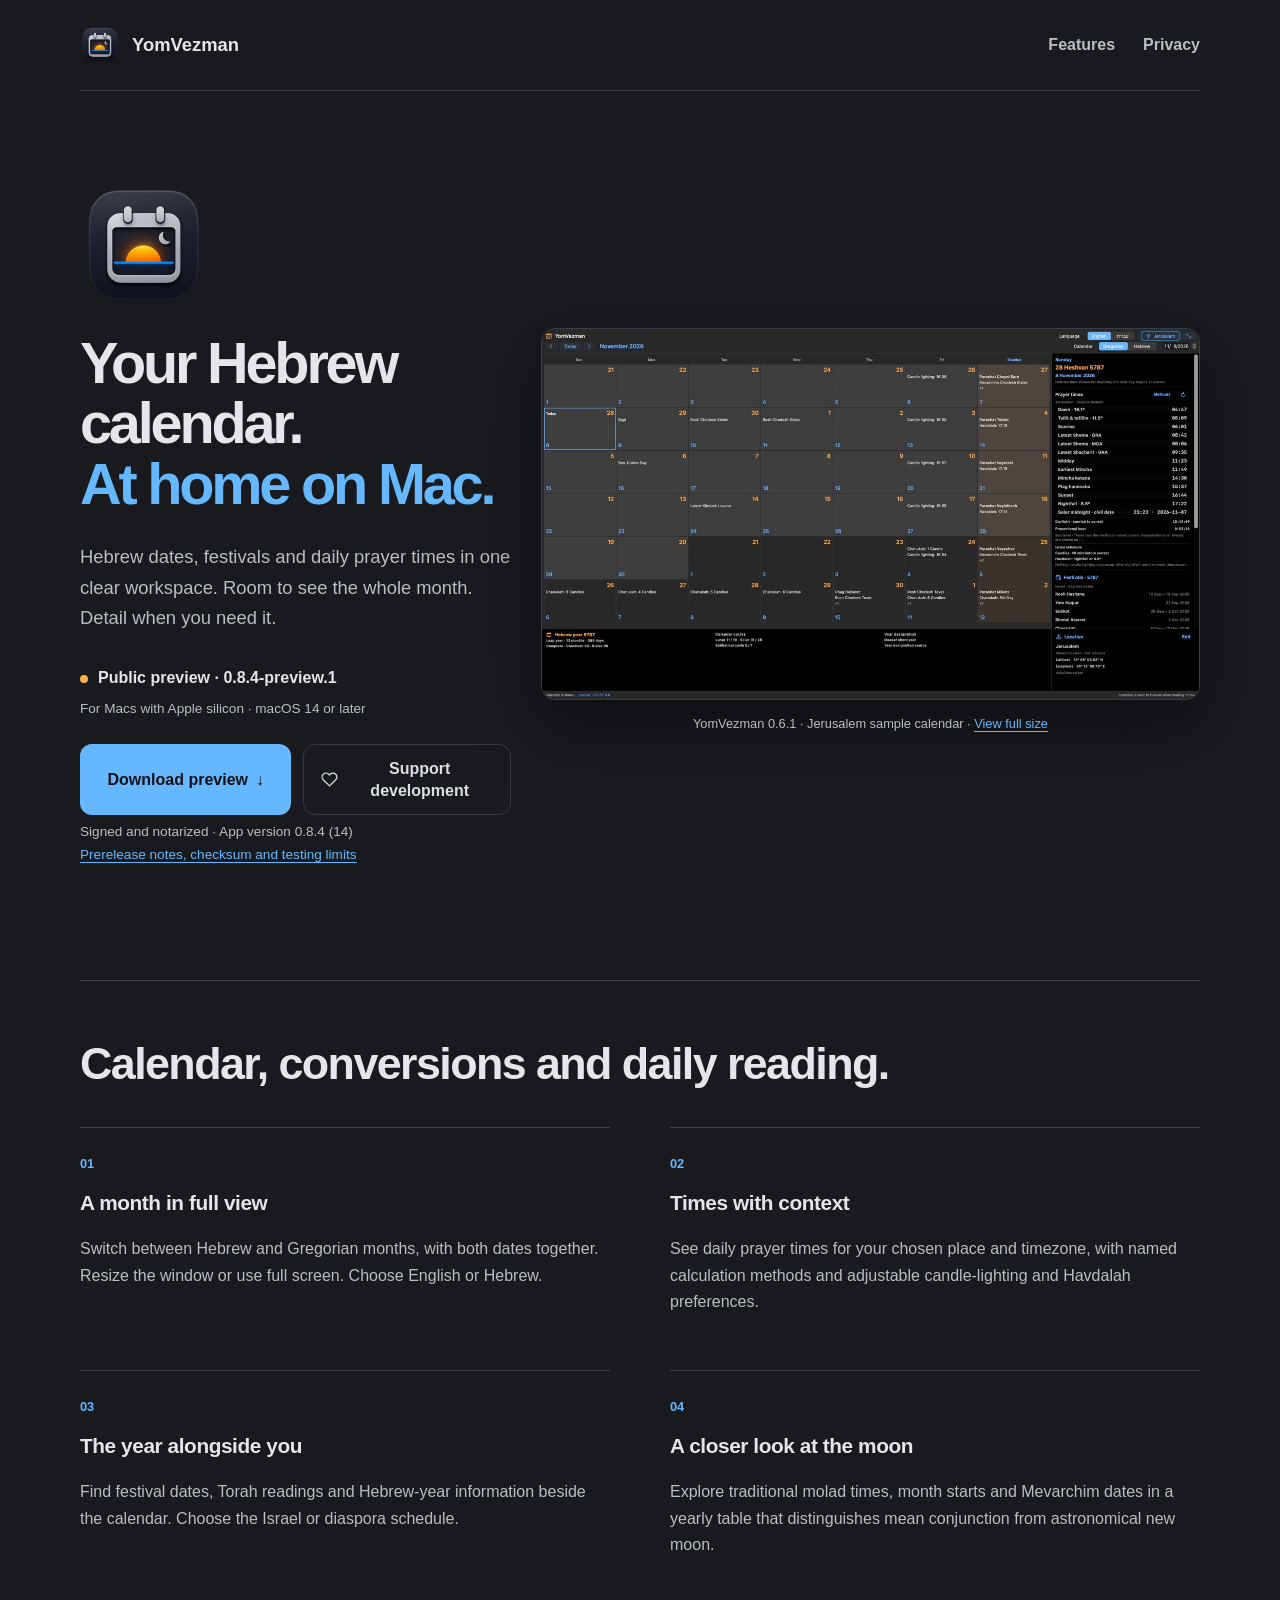
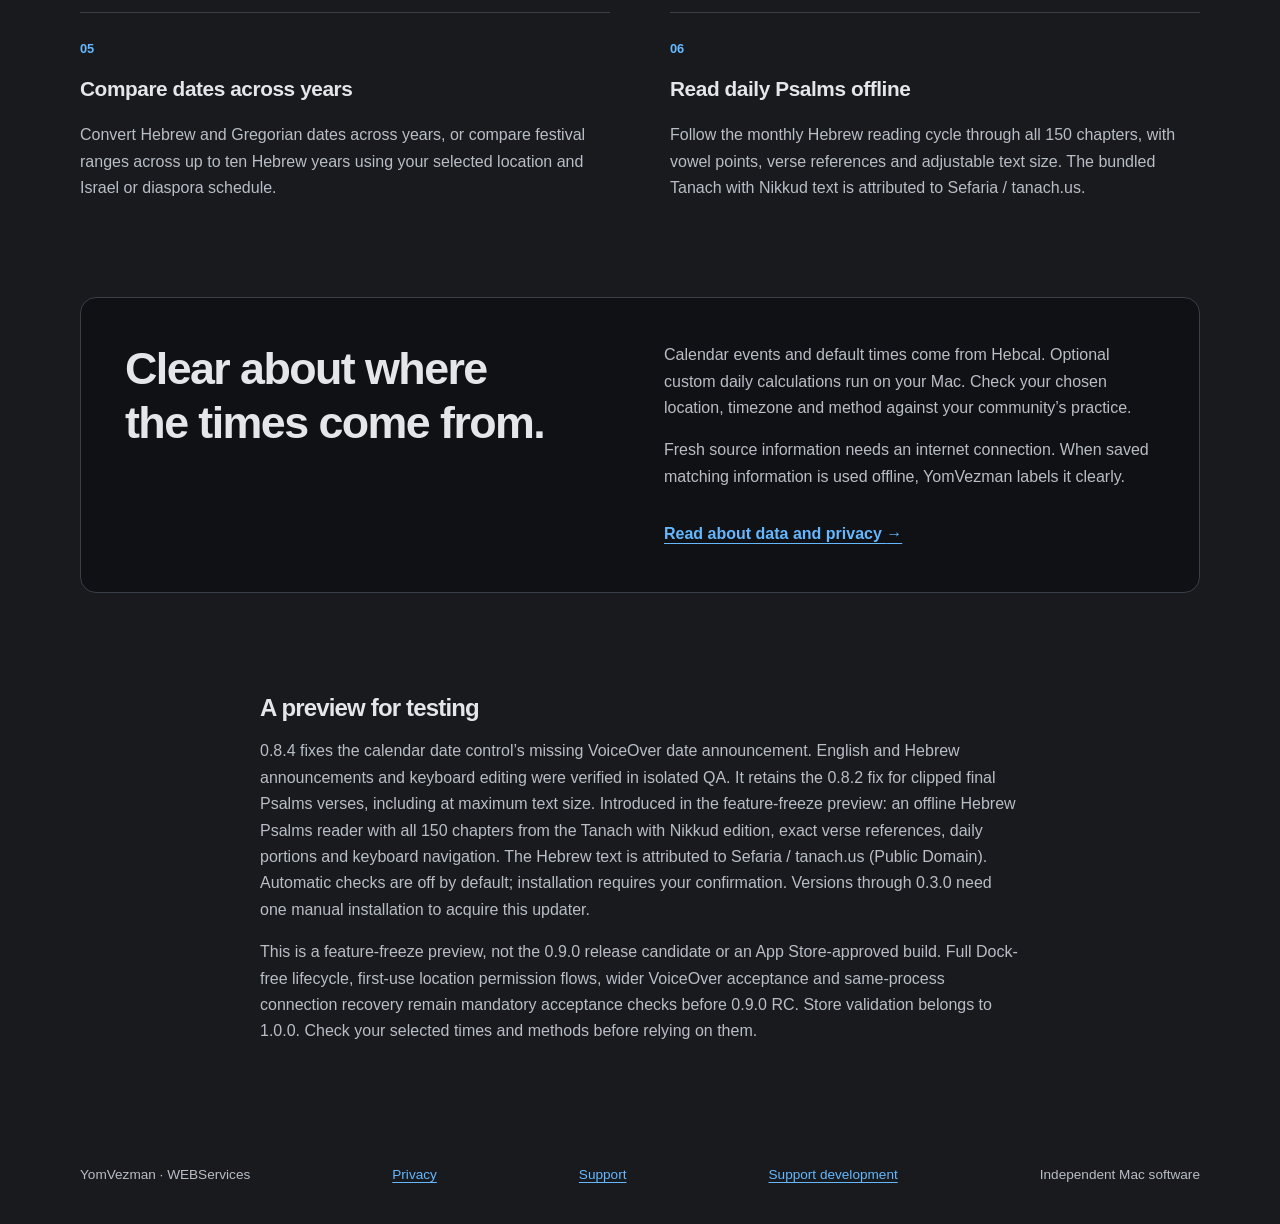
==== commit df001b27: "Use 720p calendar preview with original full-size link" ====
--- a/index.html
+++ b/index.html
@@ -31,7 +31,7 @@
       </div>
       <figure class="hero-art">
         <a class="product-screenshot" href="assets/yomvezman-0.6.1-calendar.jpg" target="_blank" rel="noopener noreferrer" aria-label="View full-size YomVezman calendar screenshot">
-          <img src="assets/yomvezman-0.6.1-calendar-960.jpg" srcset="assets/yomvezman-0.6.1-calendar-960.jpg 960w, assets/yomvezman-0.6.1-calendar-1920.jpg 1920w, assets/yomvezman-0.6.1-calendar.jpg 3840w" sizes="(max-width: 720px) calc(100vw - 36px), (max-width: 980px) calc(100vw - 64px), 660px" alt="YomVezman full-screen calendar showing November 2026, Hebrew dates, Jerusalem prayer times and aligned year and location panels." width="3840" height="2160" fetchpriority="high">
+          <img src="assets/yomvezman-0.6.1-calendar-720p.jpg" alt="YomVezman full-screen calendar showing November 2026, Hebrew dates, Jerusalem prayer times and aligned year and location panels." width="1280" height="720" fetchpriority="high">
         </a>
         <figcaption class="screenshot-caption">YomVezman 0.6.1 · Jerusalem sample calendar · <a href="assets/yomvezman-0.6.1-calendar.jpg" target="_blank" rel="noopener noreferrer">View full size</a></figcaption>
       </figure>
--- a/styles.css
+++ b/styles.css
@@ -3,7 +3,9 @@
 @media(max-width:720px){.wrap{width:calc(100% - 36px)}.site-header{gap:12px;flex-wrap:wrap}nav{gap:16px;flex-wrap:wrap}.hero{grid-template-columns:1fr;padding-block:54px;gap:24px}.hero-art{grid-row:auto;max-width:none;margin:0}.hero-copy{text-align:left}h1{font-size:clamp(2.35rem,8vw,3.5rem)}.features{grid-template-columns:1fr;gap:24px}.quiet-panel{grid-template-columns:1fr;padding:28px;gap:20px}.feature-section{padding-block:44px}.site-footer{gap:15px}.prose h1{font-size:2.5rem}}
 @media(prefers-reduced-motion:reduce){html{scroll-behavior:auto}}
 
-.hero-actions{display:flex;align-items:center;gap:18px;flex-wrap:wrap;margin-top:24px}
+.hero-actions{display:flex;align-items:stretch;gap:12px;flex-wrap:nowrap;margin-top:24px}
+.hero-actions>a{min-width:0;flex:1;text-align:center;line-height:1.35}
+@media(max-width:420px){.hero-actions{gap:10px}.hero-actions>a{font-size:.875rem;padding:12px 8px}}
 .download-button,.support-button{display:inline-flex;align-items:center;justify-content:center;gap:8px;min-height:48px;text-decoration:none;font-weight:650;border-radius:12px}
 .download-button{padding:13px 20px;background:var(--blue);color:#101114}
 .download-button:hover{background:#a9d7ff;color:#101114}
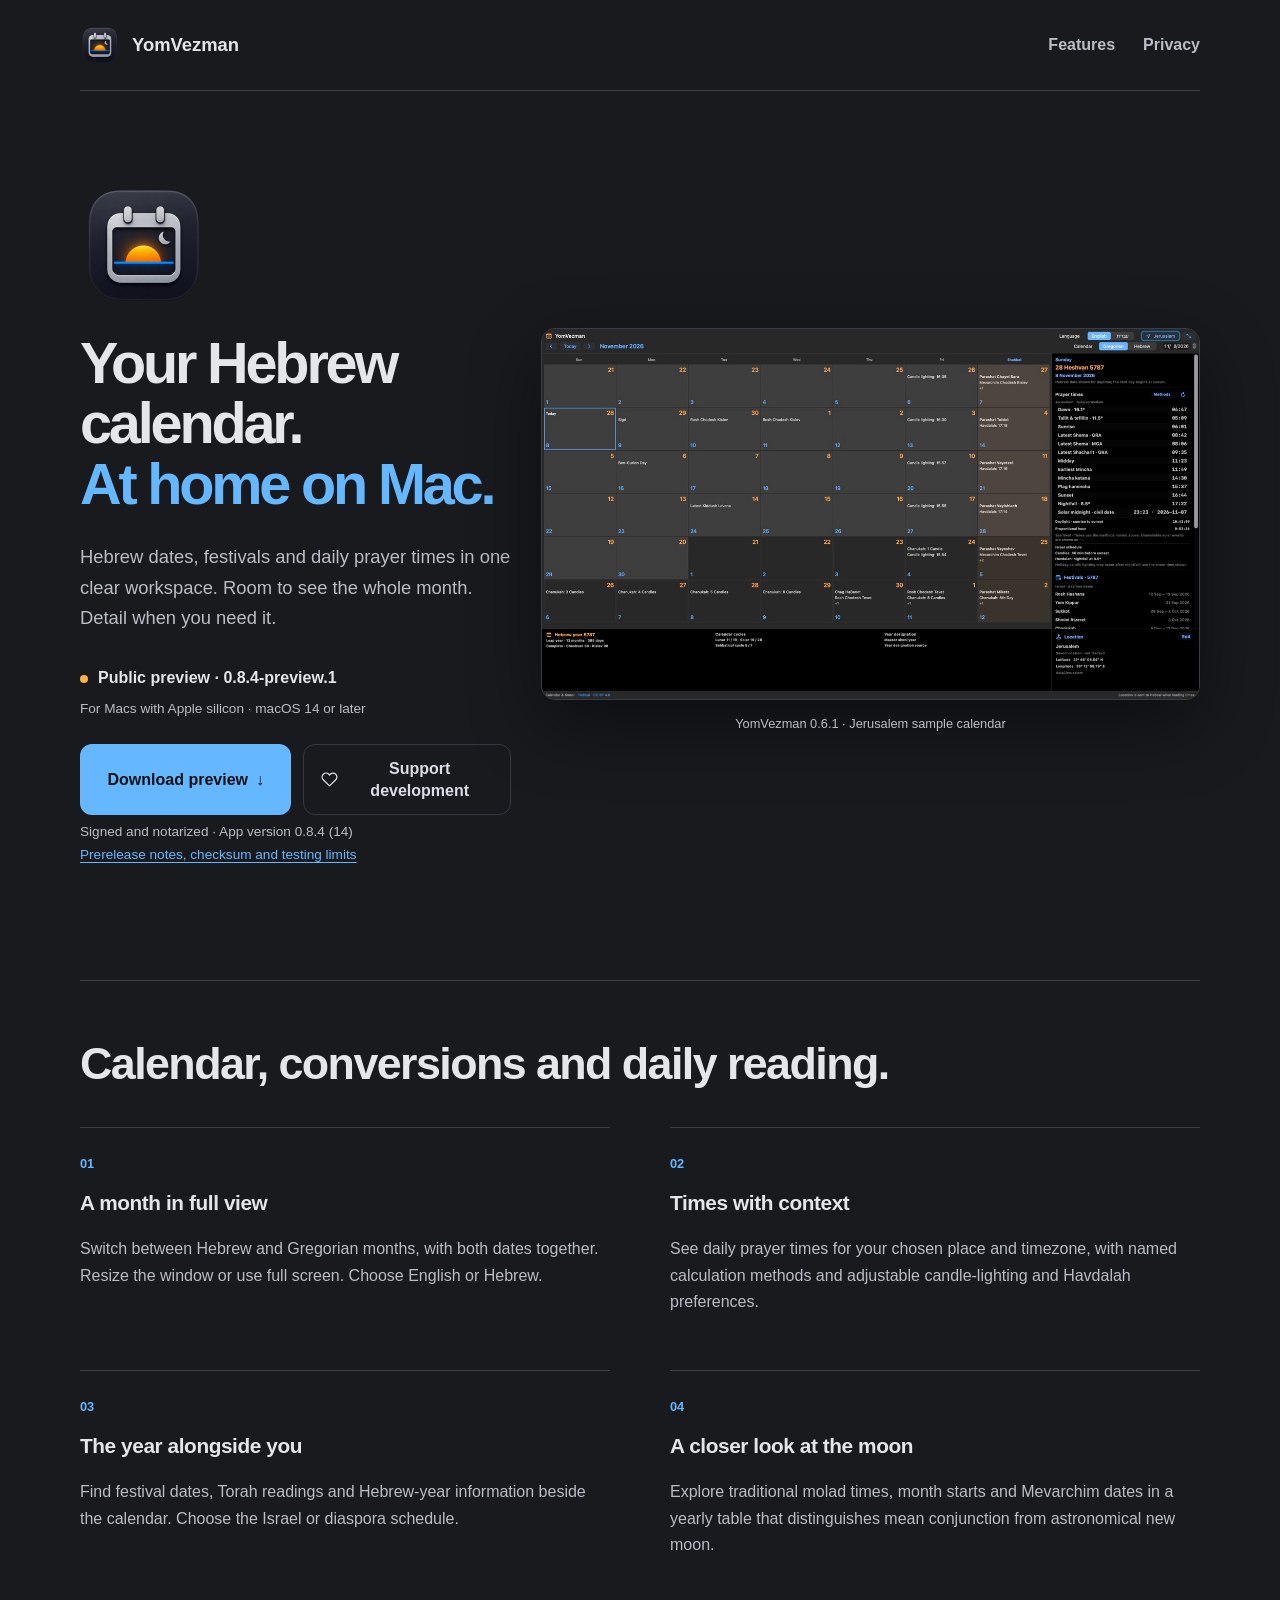
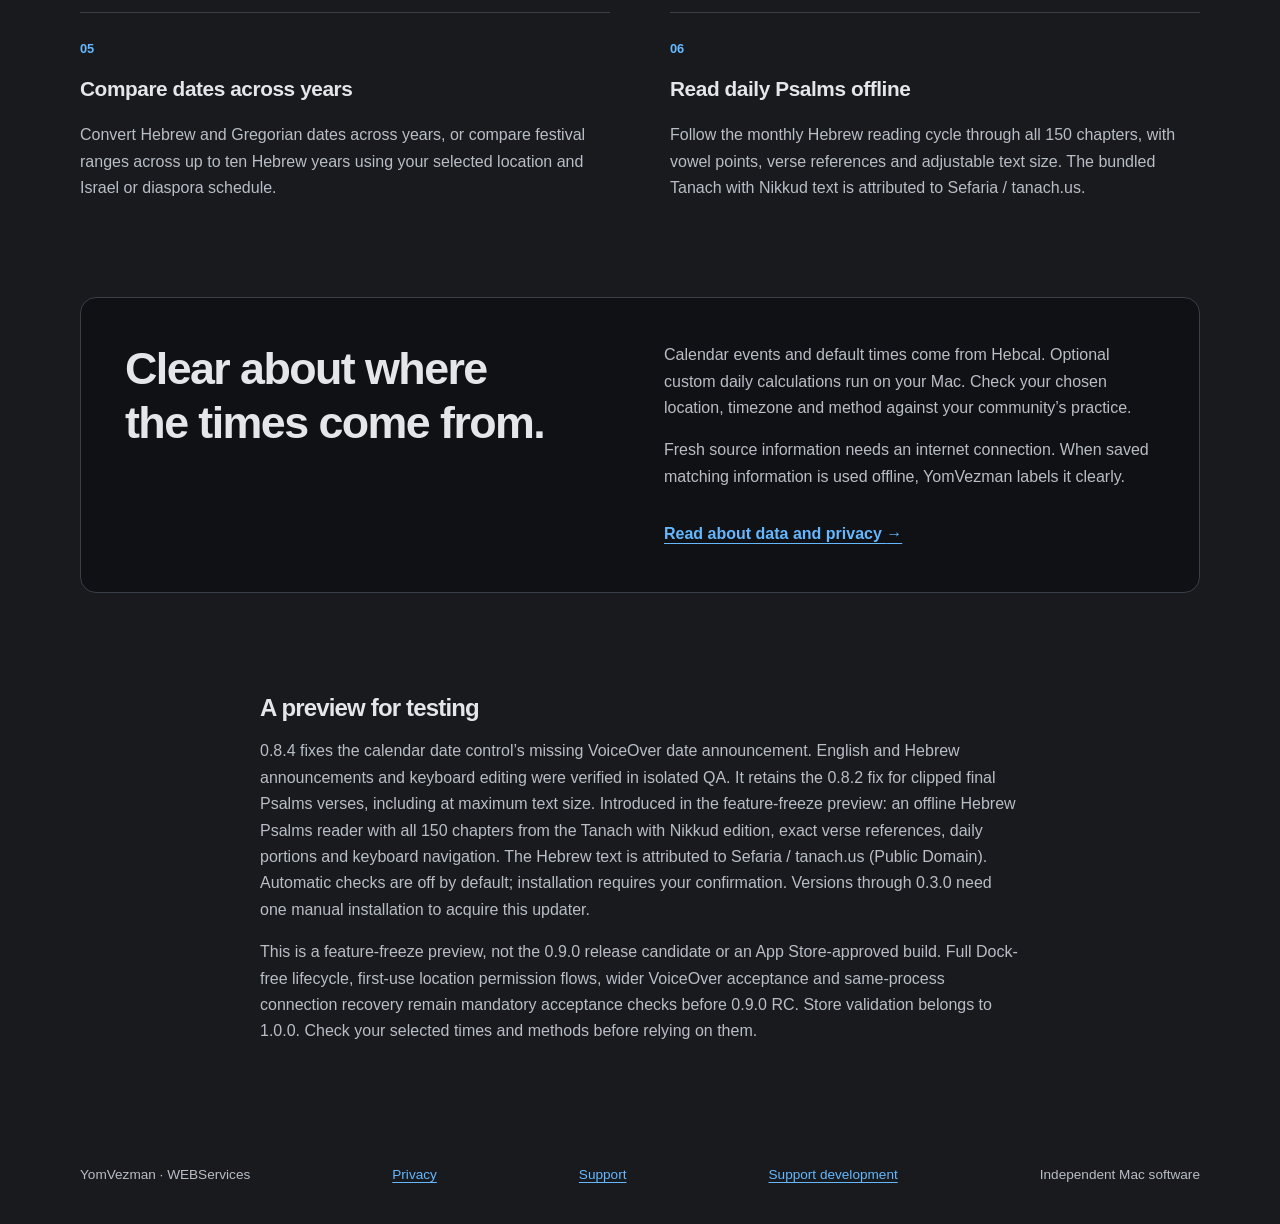
==== commit 7abf106b: "Remove full-size calendar links and keep 720p previews" ====
--- a/index.html
+++ b/index.html
@@ -30,10 +30,10 @@
         <p class="small">Signed and notarized · App version 0.8.4 (14)<br><a href="https://github.com/WEBServices-ORG/yomvezman-releases/releases/tag/v0.8.4-preview.1">Prerelease notes, checksum and testing limits</a></p>
       </div>
       <figure class="hero-art">
-        <a class="product-screenshot" href="assets/yomvezman-0.6.1-calendar.jpg" target="_blank" rel="noopener noreferrer" aria-label="View full-size YomVezman calendar screenshot">
+        <div class="product-screenshot">
           <img src="assets/yomvezman-0.6.1-calendar-720p.jpg" alt="YomVezman full-screen calendar showing November 2026, Hebrew dates, Jerusalem prayer times and aligned year and location panels." width="1280" height="720" fetchpriority="high">
-        </a>
-        <figcaption class="screenshot-caption">YomVezman 0.6.1 · Jerusalem sample calendar · <a href="assets/yomvezman-0.6.1-calendar.jpg" target="_blank" rel="noopener noreferrer">View full size</a></figcaption>
+        </div>
+        <figcaption class="screenshot-caption">YomVezman 0.6.1 · Jerusalem sample calendar</figcaption>
       </figure>
     </section>
     <section class="feature-section wrap" id="features" aria-labelledby="features-title">
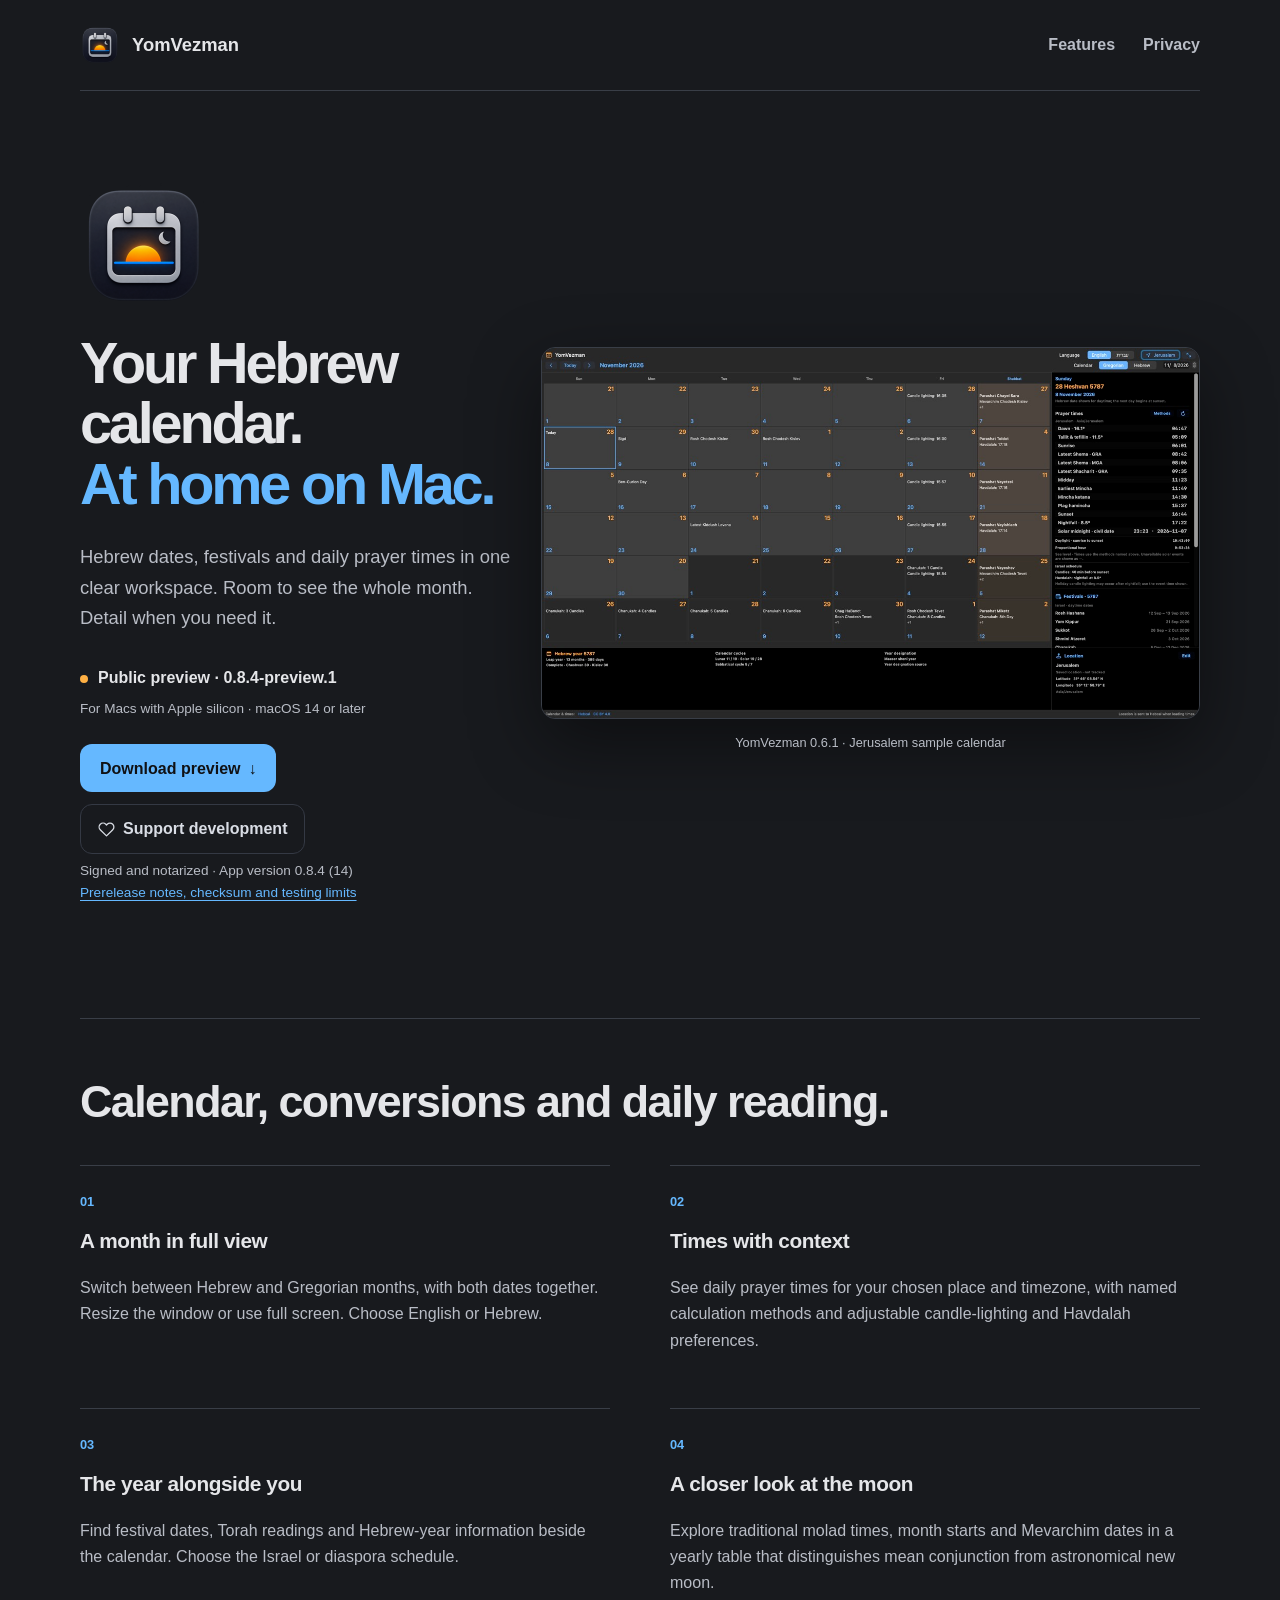
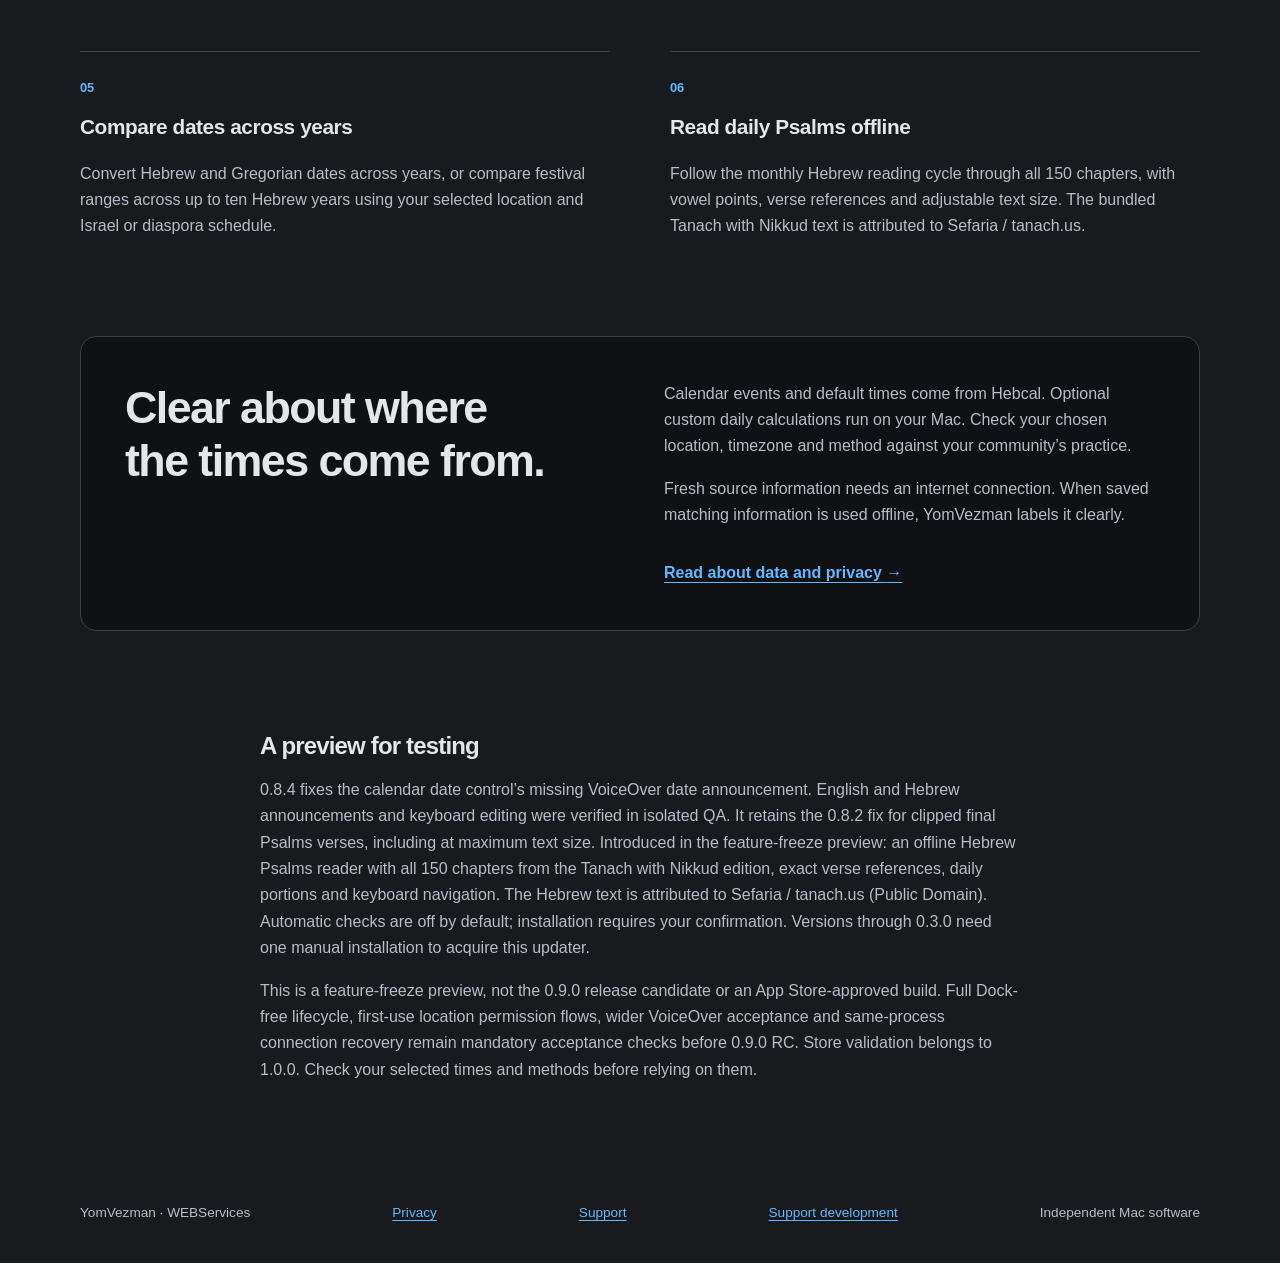
==== commit 0f0a7e34: "fix: version stylesheet URL for fresh layout" ====
--- a/index.html
+++ b/index.html
@@ -7,7 +7,7 @@
   <meta name="theme-color" content="#181a1e">
   <title>YomVezman — Hebrew calendar for Mac</title>
   <link rel="icon" type="image/png" href="assets/app-icon-256.png">
-  <link rel="stylesheet" href="styles.css">
+  <link rel="stylesheet" href="styles.css?v=0.9.69">
 </head>
 <body>
   <a class="skip" href="#main">Skip to content</a>
--- a/styles.css
+++ b/styles.css
@@ -3,8 +3,8 @@
 @media(max-width:720px){.wrap{width:calc(100% - 36px)}.site-header{gap:12px;flex-wrap:wrap}nav{gap:16px;flex-wrap:wrap}.hero{grid-template-columns:1fr;padding-block:54px;gap:24px}.hero-art{grid-row:auto;max-width:none;margin:0}.hero-copy{text-align:left}h1{font-size:clamp(2.35rem,8vw,3.5rem)}.features{grid-template-columns:1fr;gap:24px}.quiet-panel{grid-template-columns:1fr;padding:28px;gap:20px}.feature-section{padding-block:44px}.site-footer{gap:15px}.prose h1{font-size:2.5rem}}
 @media(prefers-reduced-motion:reduce){html{scroll-behavior:auto}}
 
-.hero-actions{display:flex;align-items:stretch;gap:12px;flex-wrap:nowrap;margin-top:24px}
-.hero-actions>a{min-width:0;flex:1;text-align:center;line-height:1.35}
+.hero-actions{display:flex;flex-direction:column;align-items:flex-start;gap:12px;margin-top:24px}
+.hero-actions>a{min-width:0;flex:none;text-align:center;line-height:1.35}
 @media(max-width:420px){.hero-actions{gap:10px}.hero-actions>a{font-size:.875rem;padding:12px 8px}}
 .download-button,.support-button{display:inline-flex;align-items:center;justify-content:center;gap:8px;min-height:48px;text-decoration:none;font-weight:650;border-radius:12px}
 .download-button{padding:13px 20px;background:var(--blue);color:#101114}
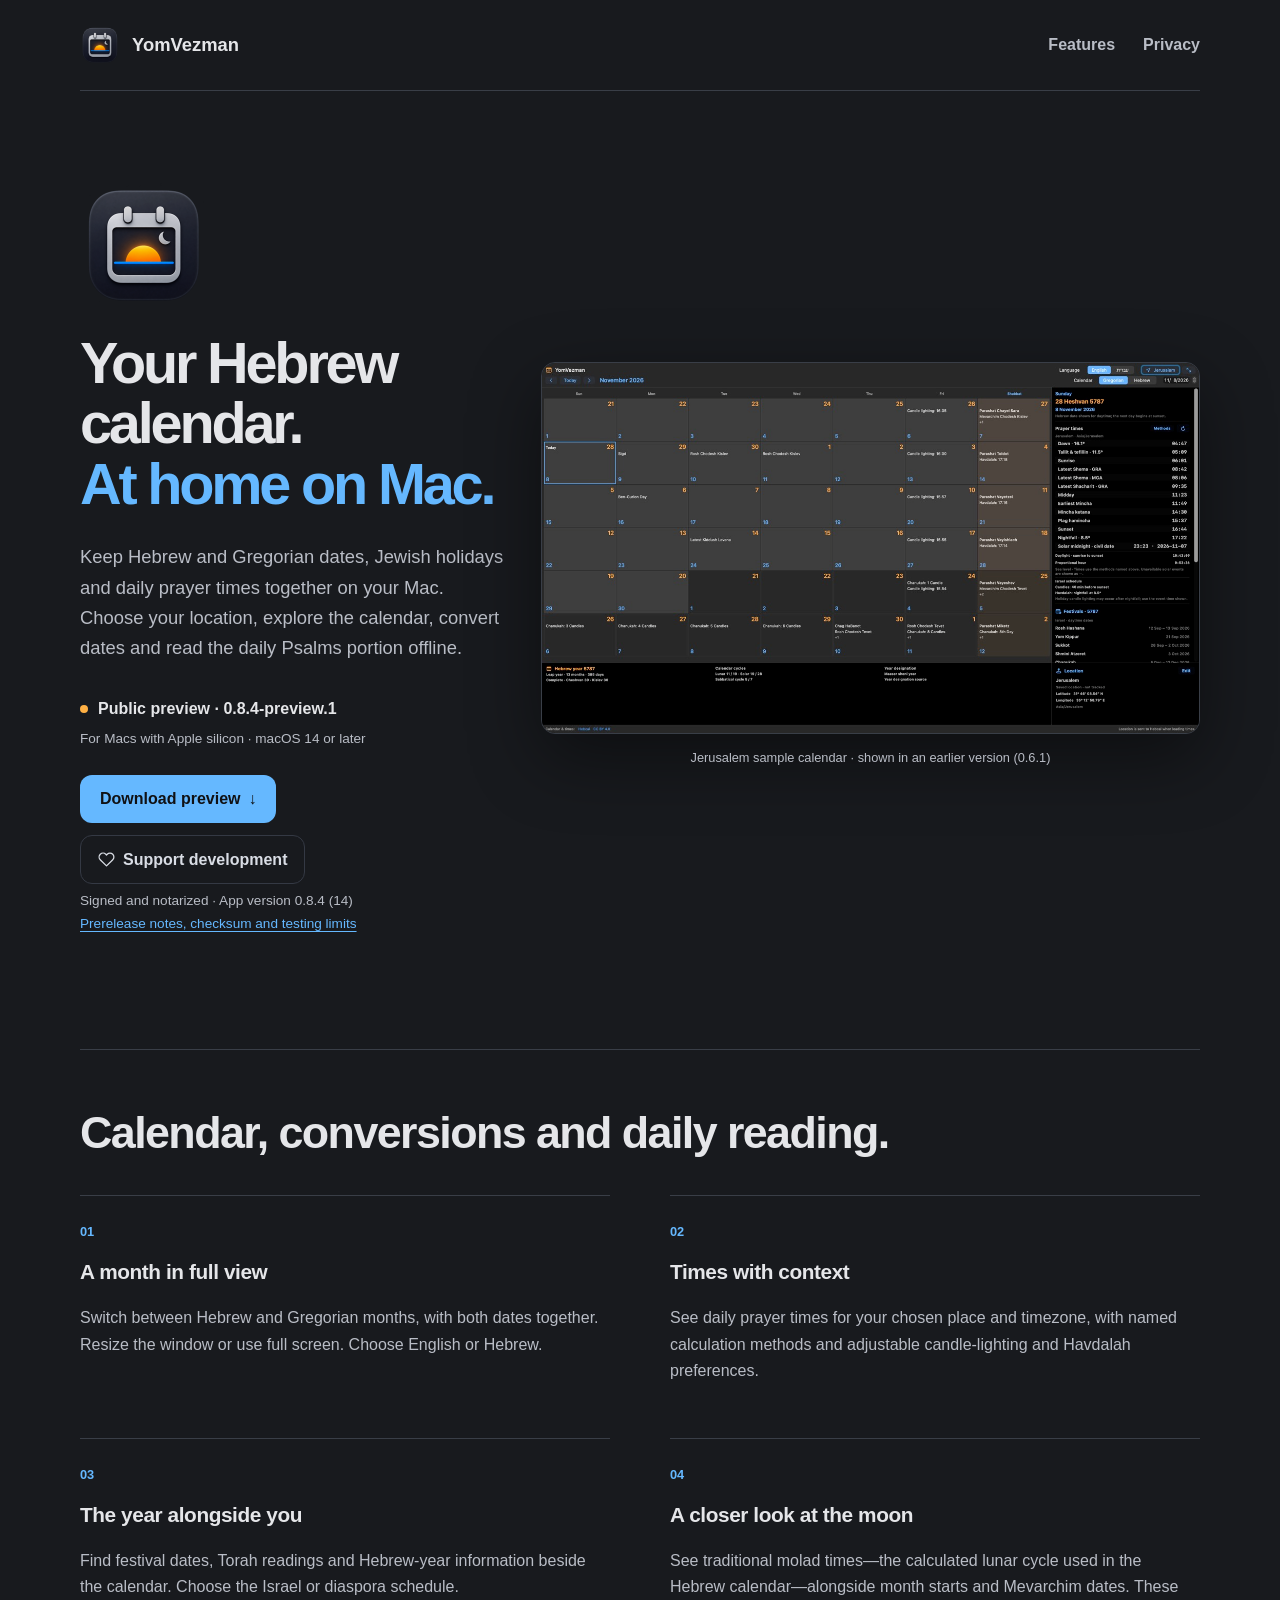
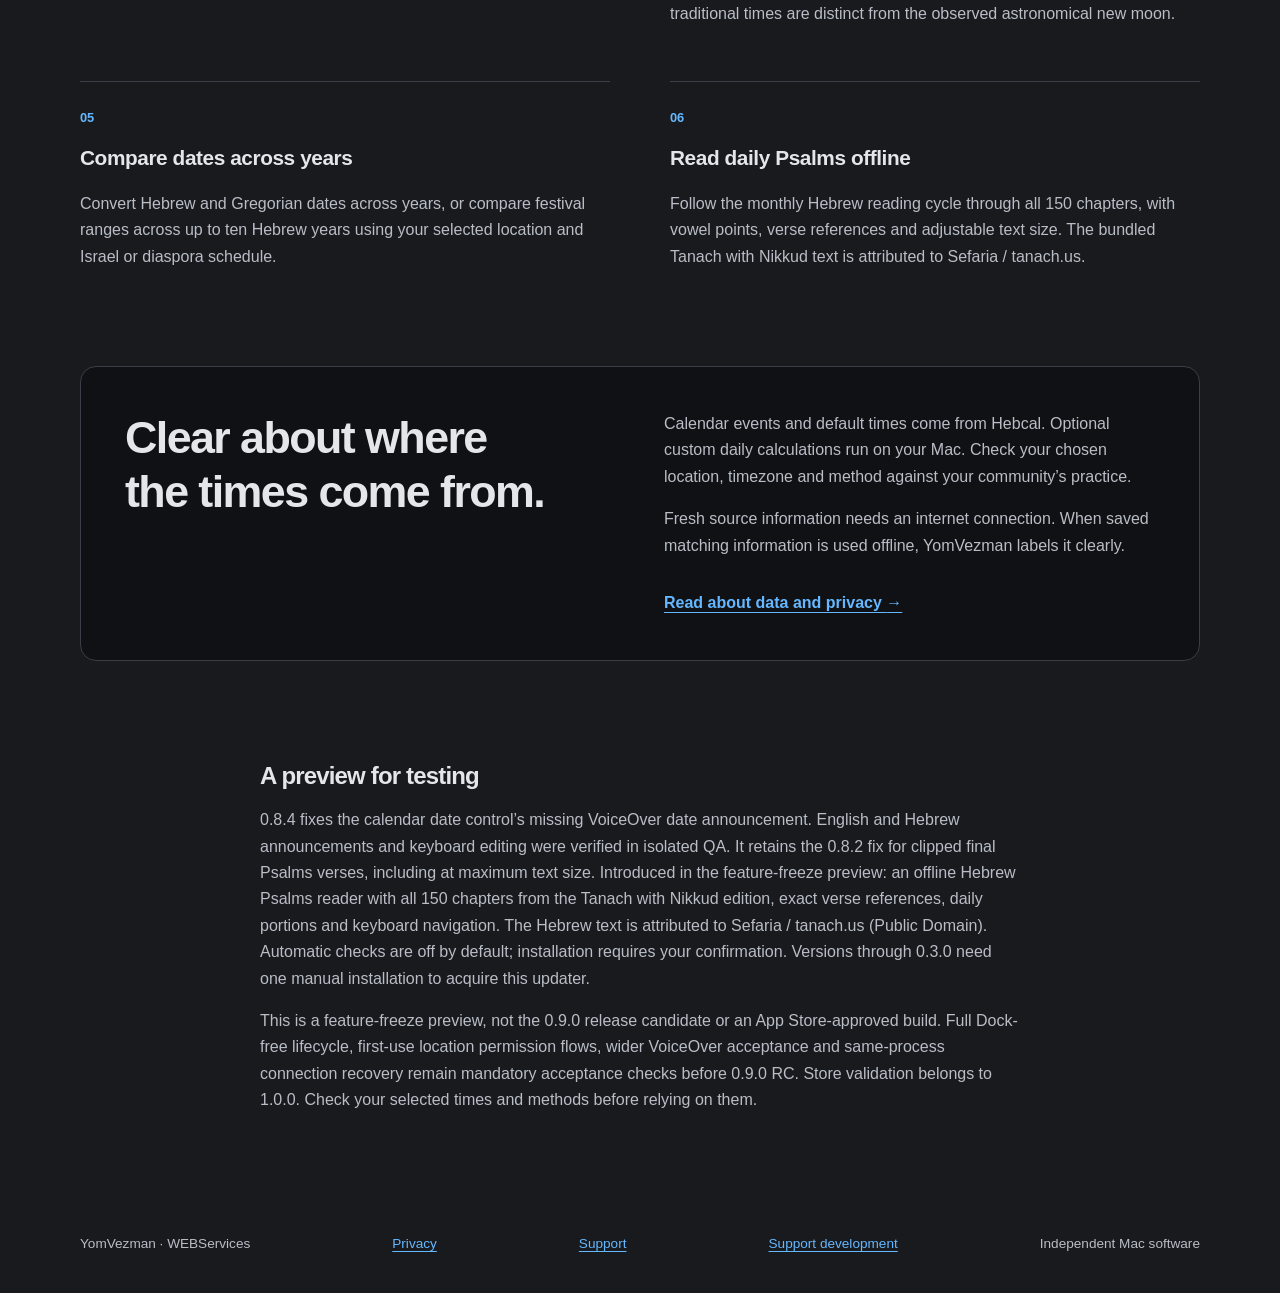
==== commit 2e62ae9c: "Clarify YomVezman app description and historical image" ====
--- a/index.html
+++ b/index.html
@@ -20,7 +20,7 @@
       <div class="hero-copy">
         <img class="hero-icon" src="assets/app-icon-256.png" alt="YomVezman app icon" width="128" height="128">
         <h1 id="hero-title">Your Hebrew calendar.<br><span>At home on Mac.</span></h1>
-        <p class="intro">Hebrew dates, festivals and daily prayer times in one clear workspace. Room to see the whole month. Detail when you need it.</p>
+        <p class="intro">Keep Hebrew and Gregorian dates, Jewish holidays and daily prayer times together on your Mac. Choose your location, explore the calendar, convert dates and read the daily Psalms portion offline.</p>
         <div class="release-status"><span class="status-dot" aria-hidden="true"></span>Public preview · 0.8.4-preview.1</div>
         <p class="small">For Macs with Apple silicon · macOS 14 or later</p>
         <div class="hero-actions">
@@ -33,7 +33,7 @@
         <div class="product-screenshot">
           <img src="assets/yomvezman-0.6.1-calendar-720p.jpg" alt="YomVezman full-screen calendar showing November 2026, Hebrew dates, Jerusalem prayer times and aligned year and location panels." width="1280" height="720" fetchpriority="high">
         </div>
-        <figcaption class="screenshot-caption">YomVezman 0.6.1 · Jerusalem sample calendar</figcaption>
+        <figcaption class="screenshot-caption">Jerusalem sample calendar · shown in an earlier version (0.6.1)</figcaption>
       </figure>
     </section>
     <section class="feature-section wrap" id="features" aria-labelledby="features-title">
@@ -42,7 +42,7 @@
         <article><span class="number">01</span><h3>A month in full view</h3><p>Switch between Hebrew and Gregorian months, with both dates together. Resize the window or use full screen. Choose English or Hebrew.</p></article>
         <article><span class="number">02</span><h3>Times with context</h3><p>See daily prayer times for your chosen place and timezone, with named calculation methods and adjustable candle-lighting and Havdalah preferences.</p></article>
         <article><span class="number">03</span><h3>The year alongside you</h3><p>Find festival dates, Torah readings and Hebrew-year information beside the calendar. Choose the Israel or diaspora schedule.</p></article>
-        <article><span class="number">04</span><h3>A closer look at the moon</h3><p>Explore traditional molad times, month starts and Mevarchim dates in a yearly table that distinguishes mean conjunction from astronomical new moon.</p></article>
+        <article><span class="number">04</span><h3>A closer look at the moon</h3><p>See traditional molad times—the calculated lunar cycle used in the Hebrew calendar—alongside month starts and Mevarchim dates. These traditional times are distinct from the observed astronomical new moon.</p></article>
         <article><span class="number">05</span><h3>Compare dates across years</h3><p>Convert Hebrew and Gregorian dates across years, or compare festival ranges across up to ten Hebrew years using your selected location and Israel or diaspora schedule.</p></article>
         <article><span class="number">06</span><h3>Read daily Psalms offline</h3><p>Follow the monthly Hebrew reading cycle through all 150 chapters, with vowel points, verse references and adjustable text size. The bundled Tanach with Nikkud text is attributed to Sefaria / tanach.us.</p></article>
       </div>
